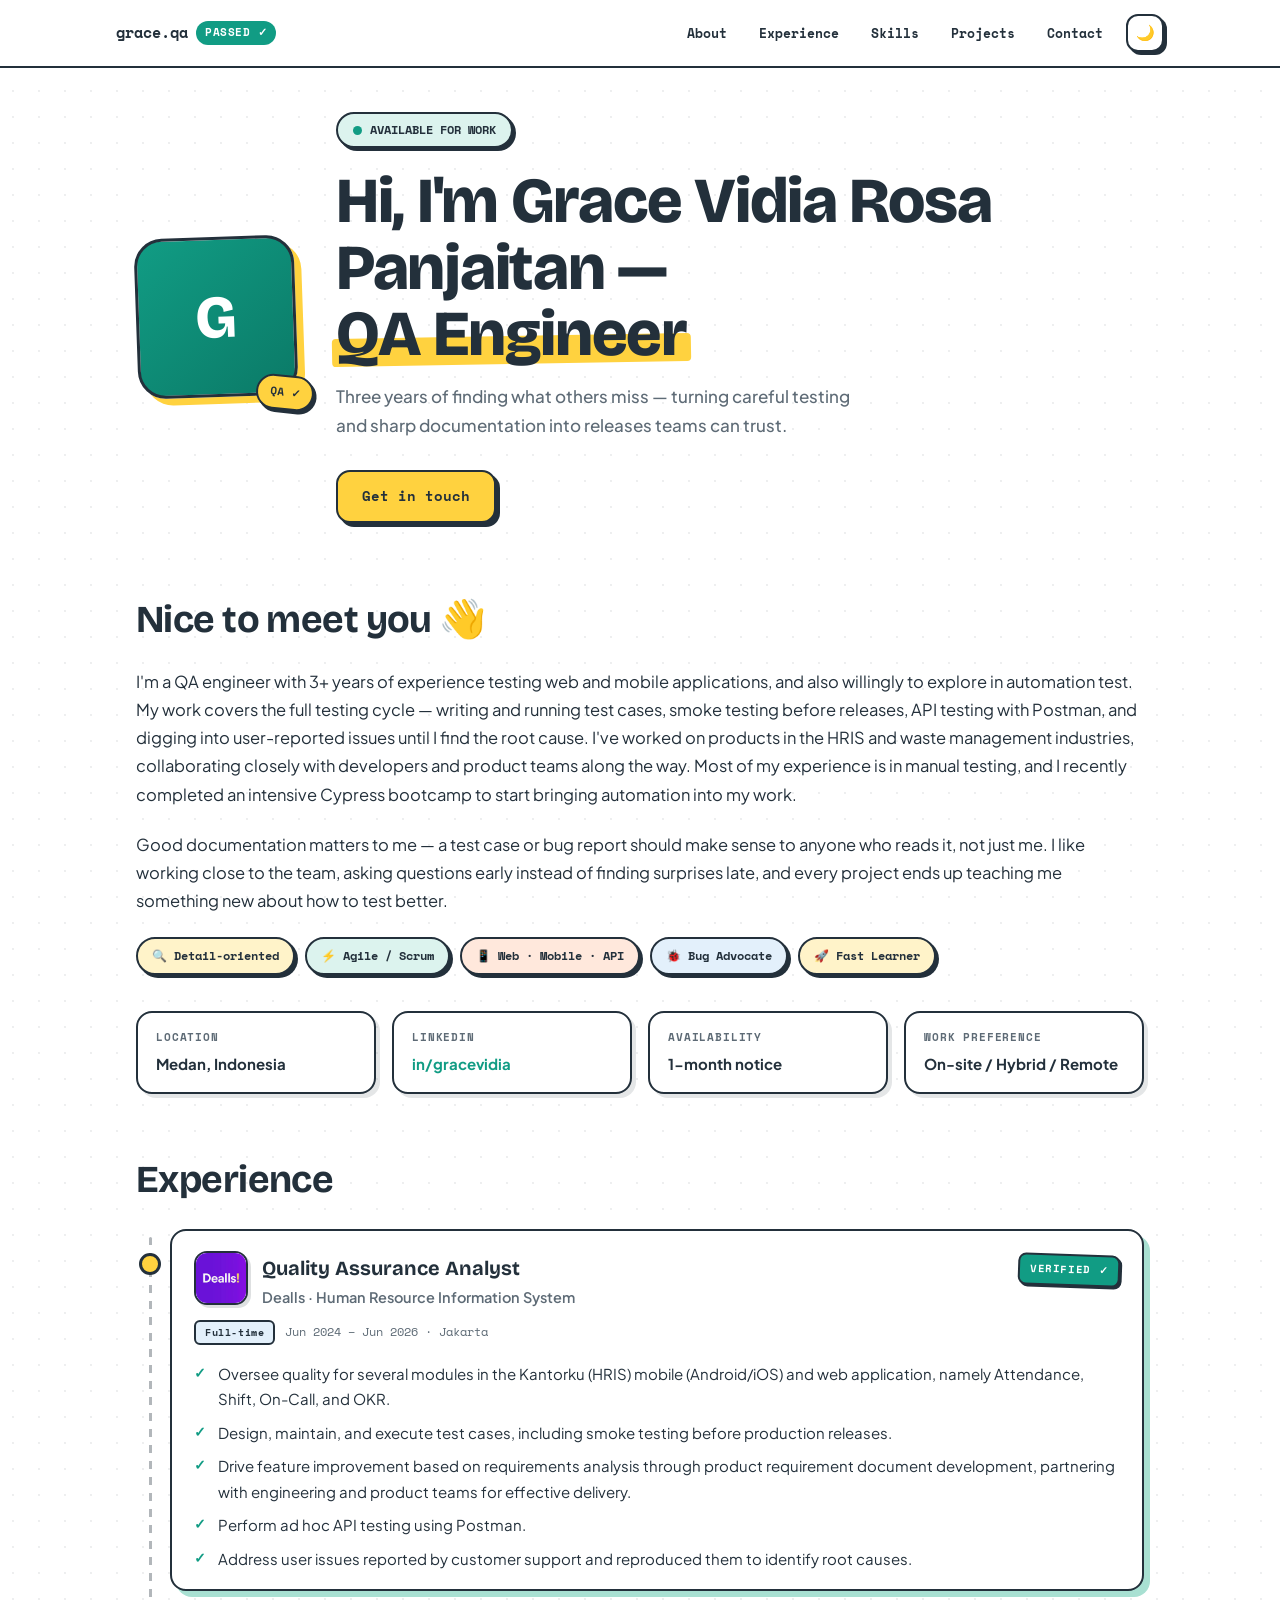
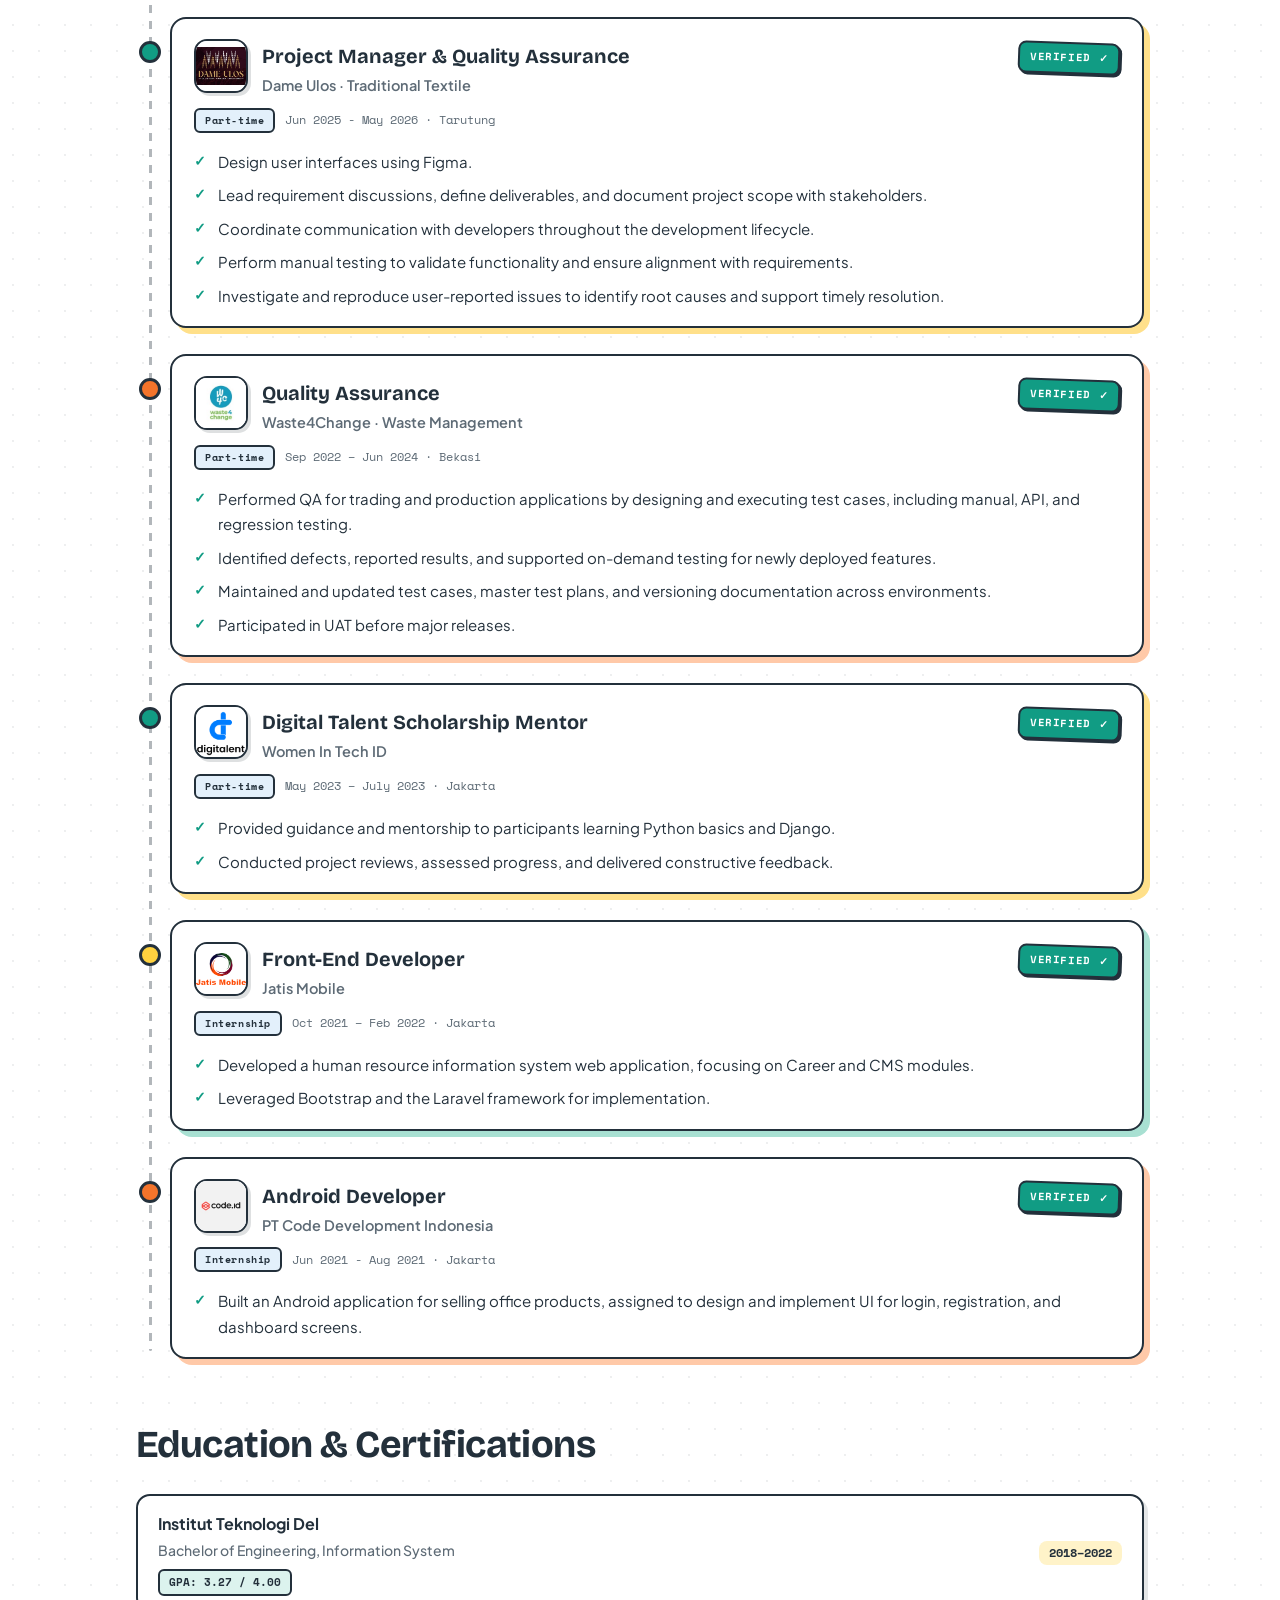
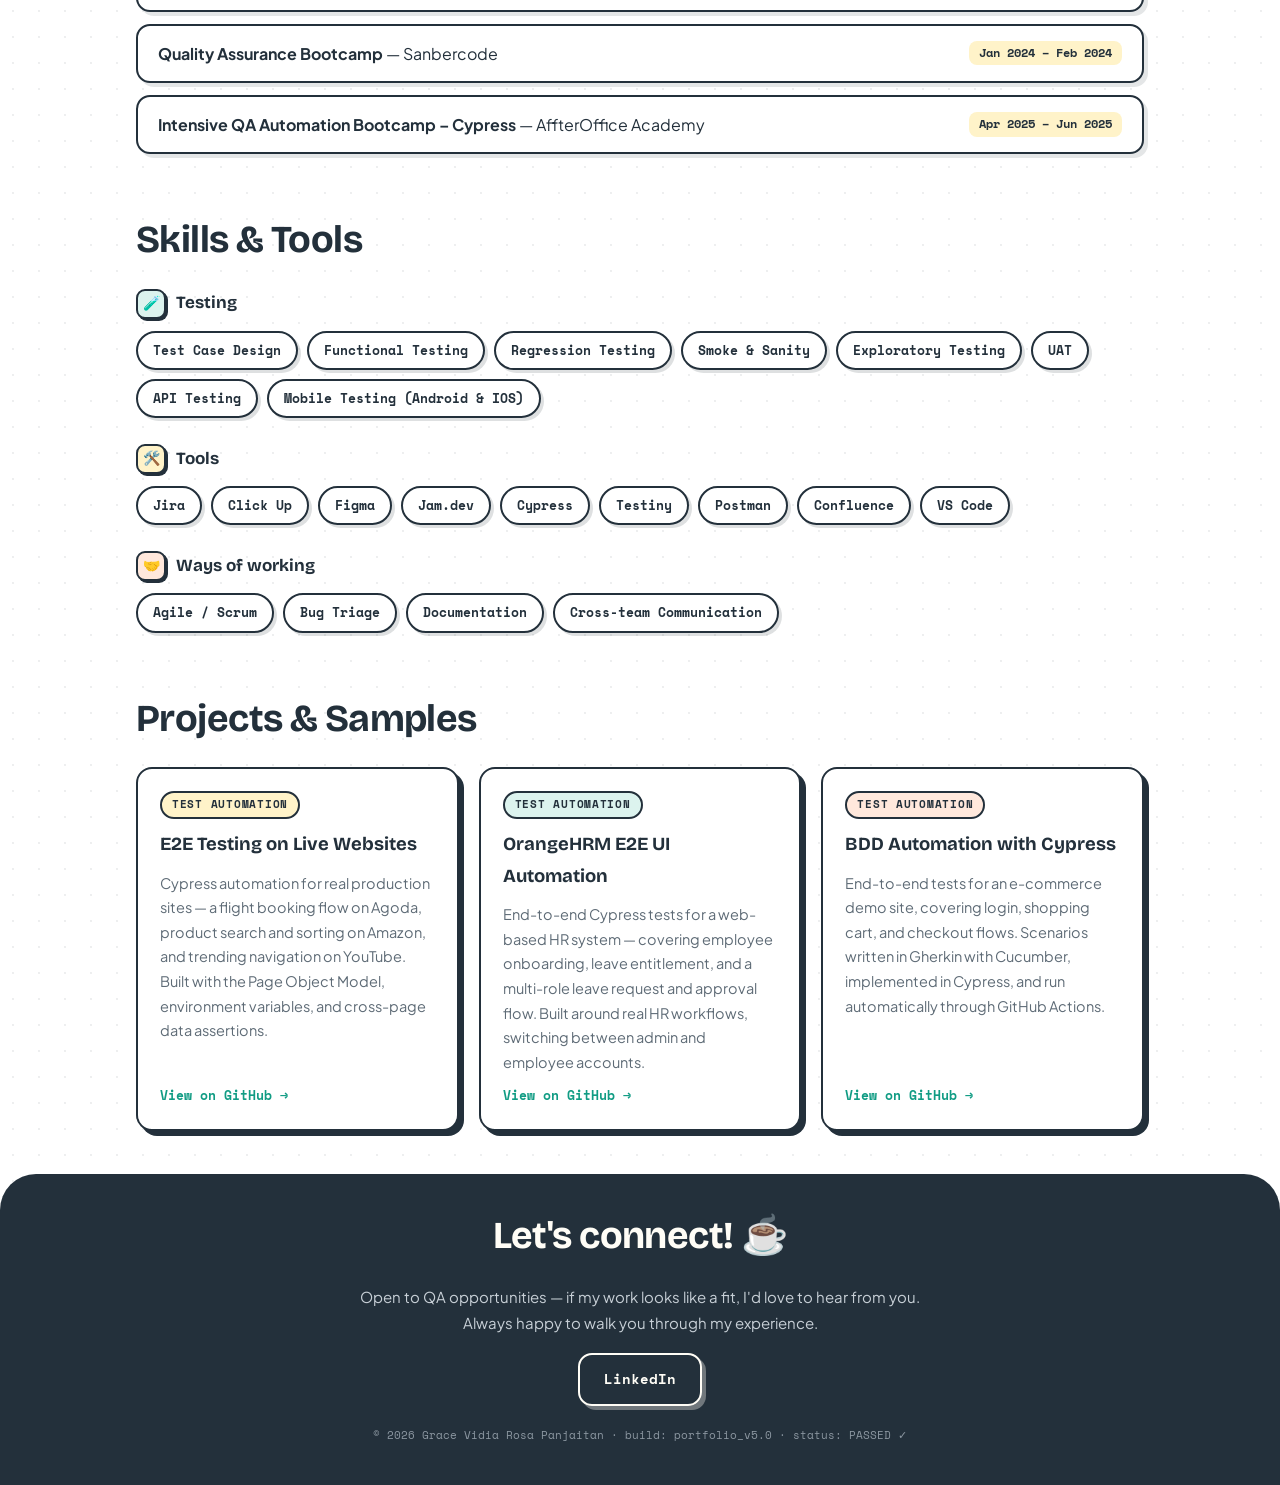
==== index.html @ a3803e09 "Update description" ====
<!DOCTYPE html>
<html lang="en" data-theme="light">

<head>
  <meta charset="UTF-8">
  <meta name="viewport" content="width=device-width, initial-scale=1.0">
  <title>Grace Vidia - QA</title>
  <link rel="preconnect" href="https://fonts.googleapis.com">
  <link rel="preconnect" href="https://fonts.gstatic.com" crossorigin>
  <link
    href="https://fonts.googleapis.com/css2?family=Bricolage+Grotesque:opsz,wght@12..96,600;12..96,700;12..96,800&family=Plus+Jakarta+Sans:wght@400;500;600;700&family=Space+Mono:wght@400;700&display=swap"
    rel="stylesheet">
  <link rel="icon" type="image/png" sizes="32x32" href="./img/favicon/favicon-32.png">
  <link rel="icon" type="image/png" sizes="16x16" href="./img/favicon/favicon-16.png">
  <link rel="apple-touch-icon" sizes="180x180" href="./img/favicon/apple-touch-icon.png">
  <link rel="stylesheet" href="styles.css">
</head>

<body>

  <div class="topbar">
    <div class="wrap topbar-inner">
      <a class="brand" href="#">grace.qa <span class="chip">PASSED ✓</span></a>
      <div class="top-right">
        <nav class="menu" aria-label="Main navigation">
          <a href="#about">About</a>
          <a href="#experience">Experience</a>
          <a href="#skills">Skills</a>
          <a href="#projects">Projects</a>
          <a href="#contact">Contact</a>
        </nav>
        <button id="themeBtn" aria-label="Toggle light/dark mode">🌙</button>
      </div>
    </div>
  </div>

  <!-- ============ HERO ============ -->
  <header class="hero">
    <div class="wrap hero-grid">
      <div class="avatar-wrap">
        <div class="avatar" aria-hidden="true">
          <!-- Replace the letter below with your initial, or use a photo:-->
          <!--  <img src="./img/profile.jpeg" alt="G">-->
          G
        </div>
        <span class="sticker">QA ✓</span>
      </div>
      <div>
        <span class="status-pill"><span class="dot"></span>AVAILABLE FOR WORK</span>
        <h1>Hi, I'm Grace Vidia Rosa Panjaitan —<br><span class="hl">QA Engineer</span></h1>
        <p class="lede">
          Three years of finding what others miss — turning careful testing and sharp documentation into releases teams
          can trust.
        </p>
        <div class="hero-cta">
          <a class="btn btn-sun" href="#contact">Get in touch</a>
        </div>
      </div>
    </div>
  </header>

  <!-- ============ ABOUT ============ -->
  <section id="about">
    <div class="wrap reveal">
      <h2>Nice to meet you 👋</h2>
      <p class="about-text">
        I'm a QA engineer with 3+ years of experience testing web and mobile applications, and also willingly to explore
        in automation test. My work covers the full testing cycle — writing and running test cases, smoke testing before
        releases, API testing with Postman, and digging into user-reported issues until I find the root cause. I've
        worked on products in the HRIS and waste management industries, collaborating closely with developers and
        product teams along the way. Most of my experience is in manual testing, and I recently completed an intensive
        Cypress bootcamp to start bringing automation into my work.
      </p>
      <p class="about-text">
        Good documentation matters to me — a test case or bug report should make
        sense to anyone who reads it, not just me. I like working close to the team,
        asking questions early instead of finding surprises late, and every project
        ends up teaching me something new about how to test better.
      </p>
      <ul class="tags">
        <li>🔍 Detail-oriented</li>
        <li>⚡ Agile / Scrum</li>
        <li>📱 Web · Mobile · API</li>
        <li>🐞 Bug Advocate</li>
        <li>🚀 Fast Learner</li>
      </ul>

      <div class="info-grid">
        <div class="info-card">
          <div class="k">Location</div>
          <div class="v">Medan, Indonesia</div>
        </div>
        <div class="info-card">
          <div class="k">LinkedIn</div>
          <div class="v"><a href="https://www.linkedin.com/in/gracevidia/">in/gracevidia</a></div>
        </div>
        <div class="info-card">
          <div class="k">Availability</div>
          <div class="v">1-month notice</div>
        </div>
        <div class="info-card">
          <div class="k">Work preference</div>
          <div class="v">On-site / Hybrid / Remote</div>
        </div>
      </div>
    </div>
  </section>

  <!-- ============ EXPERIENCE ============ -->
  <section id="experience">
    <div class="wrap reveal">
      <h2>Experience</h2>

      <!-- ============ Dealls ============ -->
      <div class="timeline">
        <article class="ticket">
          <div class="ticket-card">
            <div class="ticket-head">
              <div class="ticket-logo" aria-hidden="true">
                <img src="./img/company-logo/dealls-logo.jpeg" alt="Logo">
              </div>
              <div class="ticket-title">
                <h3>Quality Assurance Analyst</h3>
                <div class="org">Dealls · Human Resource Information System</div>
              </div>
              <span class="ticket-status">VERIFIED ✓</span>
            </div>
            <div class="ticket-period"><span class="emp-type">Full-time</span> Jun 2024 – Jun 2026 · Jakarta</div>
            <div class="ticket-body">
              <ul>
                <li>Oversee quality for several modules in the Kantorku (HRIS) mobile (Android/iOS) and web application,
                  namely Attendance, Shift, On-Call, and OKR.</li>
                <li>Design, maintain, and execute test cases, including smoke testing before production releases.
                </li>
                <li>Drive feature improvement based on requirements analysis through product requirement document
                  development, partnering with engineering and product teams for effective delivery.</li>
                <li>Perform ad hoc API testing using Postman.</li>
                <li>Address user issues reported by customer support and reproduced them to identify root causes.</li>
              </ul>
            </div>
            <!-- <div class="ticket-tools">
              <span>Jira</span><span>TestRail</span><span>Postman</span><span>SQL</span>
            </div> -->
          </div>
        </article>

        <!-- ============ DAME ULOS ============ -->
        <article class="ticket">
          <div class="ticket-card">
            <div class="ticket-head">
              <div class="ticket-logo" aria-hidden="true">
                <img src="./img/company-logo/dame-ulos-logo.png" alt="Logo">
              </div>
              <div class="ticket-title">
                <h3>Project Manager & Quality Assurance </h3>
                <div class="org">Dame Ulos · Traditional Textile</div>
              </div>
              <span class="ticket-status">VERIFIED ✓</span>
            </div>
            <div class="ticket-period"><span class="emp-type">Part-time</span> Jun 2025 - May 2026 · Tarutung</div>
            <div class="ticket-body">
              <ul>
                <li>Design user interfaces using Figma.</li>
                <li>Lead requirement discussions, define deliverables, and document project scope with stakeholders.
                </li>
                <li>Coordinate communication with developers throughout the development lifecycle.</li>
                <li>Perform manual testing to validate functionality and ensure alignment with requirements.</li>
                <li>Investigate and reproduce user-reported issues to identify root causes and support timely
                  resolution.</li>
              </ul>
            </div>
            <!-- <div class="ticket-tools">
              <span>Trello</span><span>Google Sheets</span><span>Postman</span>
            </div> -->
          </div>
        </article>

        <!-- ============ Waste4Change ============ -->
        <article class="ticket">
          <div class="ticket-card">
            <div class="ticket-head">
              <div class="ticket-logo" aria-hidden="true">
                <img src="./img/company-logo/W4C-logo.jpg" alt="Logo">
              </div>
              <div class="ticket-title">
                <h3>Quality Assurance </h3>
                <div class="org">Waste4Change · Waste Management</div>
              </div>
              <span class="ticket-status">VERIFIED ✓</span>
            </div>
            <div class="ticket-period"><span class="emp-type">Part-time</span> Sep 2022 – Jun 2024 · Bekasi</div>
            <div class="ticket-body">
              <ul>
                <li>Performed QA for trading and production applications by designing and executing test cases,
                  including
                  manual, API, and regression testing.</li>
                <li>Identified defects, reported results, and supported on-demand testing for newly deployed features.
                </li>
                <li>Maintained and updated test cases, master test plans, and versioning documentation across
                  environments.</li>
                <li>Participated in UAT before major releases.</li>
              </ul>
            </div>
            <!-- <div class="ticket-tools">
              <span>Trello</span><span>Google Sheets</span><span>Postman</span>
            </div> -->
          </div>
        </article>

        <!-- ============ DIGITALENT ============ -->
        <article class="ticket">
          <div class="ticket-card">
            <div class="ticket-head">
              <div class="ticket-logo" aria-hidden="true">
                <img src="./img/company-logo/digitalent-logo.png" alt="Logo">
              </div>
              <div class="ticket-title">
                <h3>Digital Talent Scholarship Mentor</h3>
                <div class="org">Women In Tech ID</div>
              </div>
              <span class="ticket-status">VERIFIED ✓</span>
            </div>
            <div class="ticket-period"><span class="emp-type">Part-time</span> May 2023 – July 2023 · Jakarta</div>
            <div class="ticket-body">
              <ul>
                <li>Provided guidance and mentorship to participants learning Python basics and Django.</li>
                <li>Conducted project reviews, assessed progress, and delivered constructive feedback.</li>
              </ul>
            </div>
            <!-- <div class="ticket-tools">
              <span>Trello</span><span>Google Sheets</span><span>Postman</span>
            </div> -->
          </div>
        </article>

        <!-- ============ JATIS MOBILE ============ -->
        <article class="ticket">
          <div class="ticket-card">
            <div class="ticket-head">
              <div class="ticket-logo" aria-hidden="true">
                <img src="./img/company-logo/jatis-mobile-logo.png" alt="Logo">
              </div>
              <div class="ticket-title">
                <h3>Front-End Developer</h3>
                <div class="org">Jatis Mobile </div>
              </div>
              <span class="ticket-status">VERIFIED ✓</span>
            </div>
            <div class="ticket-period"><span class="emp-type">Internship</span> Oct 2021 – Feb 2022 · Jakarta</div>
            <div class="ticket-body">
              <ul>
                <li>Developed a human resource information system web application, focusing on Career and CMS modules.
                </li>
                <li>Leveraged Bootstrap and the Laravel framework for implementation.</li>
              </ul>
            </div>
            <!-- <div class="ticket-tools">
              <span>Trello</span><span>Google Sheets</span><span>Postman</span>
            </div> -->
          </div>
        </article>

        <!-- ============ CODE ID ============ -->
        <article class="ticket">
          <div class="ticket-card">
            <div class="ticket-head">
              <div class="ticket-logo" aria-hidden="true">
                <img src="./img/company-logo/code.id-logo.jpeg" alt="Logo">
              </div>
              <div class="ticket-title">
                <h3>Android Developer</h3>
                <div class="org">PT Code Development Indonesia</div>
              </div>
              <span class="ticket-status">VERIFIED ✓</span>
            </div>
            <div class="ticket-period"><span class="emp-type">Internship</span> Jun 2021 - Aug 2021 · Jakarta</div>
            <div class="ticket-body">
              <ul>
                <li>Built an Android application for selling office products, assigned to design and implement UI for
                  login,
                  registration, and dashboard screens.
                </li>
              </ul>
            </div>
            <!-- <div class="ticket-tools">
              <span>Trello</span><span>Google Sheets</span><span>Postman</span>
            </div> -->
          </div>
        </article>
      </div>
    </div>
  </section>

  <!-- ============ EDUCATION & CERTIFICATIONS ============ -->
  <section id="education">
    <div class="wrap reveal">
      <h2>Education &amp; Certifications</h2>
      <ul class="plain-list">
        <li>
          <div class="edu-main">
            <strong>Institut Teknologi Del</strong>
            <div class="edu-sub">Bachelor of Engineering, Information System</div>
            <span class="edu-grade">GPA: 3.27 / 4.00</span>
          </div>
          <span class="meta">2018–2022</span>
        </li>
        <li><span><strong>Quality Assurance Bootcamp</strong> — Sanbercode </span><span class="meta">Jan 2024 – Feb
            2024</span></li>
        <li><span><strong>Intensive QA Automation Bootcamp – Cypress</strong> — AffterOffice Academy </span><span
            class="meta">Apr 2025 – Jun 2025</span></li>
      </ul>
    </div>
  </section>

  <!-- ============ SKILLS ============ -->
  <section id="skills">
    <div class="wrap reveal">
      <h2>Skills &amp; Tools</h2>

      <div class="skill-group">
        <p class="g"><span class="ico">🧪</span>Testing</p>
        <ul class="skill-list">
          <li>Test Case Design</li>
          <li>Functional Testing</li>
          <li>Regression Testing</li>
          <li>Smoke &amp; Sanity</li>
          <li>Exploratory Testing</li>
          <li>UAT</li>
          <li>API Testing</li>
          <li>Mobile Testing (Android & IOS)</li>
        </ul>
      </div>
      <div class="skill-group">
        <p class="g"><span class="ico">🛠️</span>Tools</p>
        <ul class="skill-list">
          <li>Jira</li>
          <li>Click Up</li>
          <li>Figma</li>
          <li>Jam.dev</li>
          <li>Cypress</li>
          <li>Testiny</li>
          <li>Postman</li>
          <li>Confluence</li>
          <li>VS Code</li>
        </ul>
      </div>
      <div class="skill-group">
        <p class="g"><span class="ico">🤝</span>Ways of working</p>
        <ul class="skill-list">
          <li>Agile / Scrum</li>
          <li>Bug Triage</li>
          <li>Documentation</li>
          <li>Cross-team Communication</li>
        </ul>
      </div>
    </div>
  </section>

  <!-- ============ PROJECTS ============ -->
  <section id="projects">
    <div class="wrap reveal">
      <h2>Projects &amp; Samples</h2>
      <div class="proj-grid">
        <article class="proj">
          <span class="ptype">TEST AUTOMATION</span>
          <h3>E2E Testing on Live Websites</h3>
          <p>Cypress automation for real production sites — a flight booking flow on
            Agoda, product search and sorting on Amazon, and trending navigation on
            YouTube. Built with the Page Object Model, environment variables, and
            cross-page data assertions.</p>
          <a href="https://github.com/gracepanjaitan/Final-Project" target="_blank" rel="noopener">View on GitHub →</a>
        </article>
        <article class="proj">
          <span class="ptype">TEST AUTOMATION</span>
          <h3>OrangeHRM E2E UI Automation</h3>
          <p>End-to-end Cypress tests for a web-based HR system — covering employee
            onboarding, leave entitlement, and a multi-role leave request and approval
            flow. Built around real HR workflows, switching between admin and employee accounts.</p>
          <a href="https://github.com/gracepanjaitan/UI-Testing-Cypress" target="_blank" rel="noopener">View on GitHub
            →</a>
        </article>
        <article class="proj">
          <span class="ptype">TEST AUTOMATION</span>
          <h3>BDD Automation with Cypress</h3>
          <p>End-to-end tests for an e-commerce demo site, covering login, shopping
            cart, and checkout flows. Scenarios written in Gherkin with Cucumber,
            implemented in Cypress, and run automatically through GitHub Actions.</p>
          <a href="https://github.com/gracepanjaitan/BDD-Cypress-Project" target="_blank" rel="noopener">View on GitHub
            →</a>
        </article>
      </div>
    </div>
  </section>

  <!-- ============ CONTACT ============ -->
  <footer id="contact">
    <div class="wrap reveal">
      <h2>Let's connect! ☕</h2>
      <p>Open to QA opportunities — if my work looks like a fit, I'd love to hear from you.<br>Always happy to walk you
        through my experience.</p>
      <div class="contact-row">
        <a class="btn" href="https://www.linkedin.com/in/gracevidia/">LinkedIn</a>
      </div>
      <p class="foot-note">© 2026 Grace Vidia Rosa Panjaitan · build: portfolio_v5.0 · status: PASSED ✓</p>
    </div>
  </footer>

  <script>
    // night mode toggle (defaults to light; does not auto-follow system preference)
    const btn = document.getElementById('themeBtn');
    const root = document.documentElement;
    btn.addEventListener('click', () => {
      const next = root.getAttribute('data-theme') === 'dark' ? 'light' : 'dark';
      root.setAttribute('data-theme', next);
      btn.textContent = next === 'dark' ? '☀️' : '🌙';
    });

    // scroll reveal
    const io = new IntersectionObserver(entries => {
      entries.forEach(e => { if (e.isIntersecting) { e.target.classList.add('in'); io.unobserve(e.target); } });
    }, { threshold: 0.1 });
    document.querySelectorAll('.reveal').forEach(el => io.observe(el));
  </script>
</body>

</html>
---- styles.css ----
:root {
  --bg: #FFFFFF;
  /* brilliant white */
  --ink: #23303B;
  --soft: #5E6B76;
  --card: #FFFFFF;
  --tangerine: #F4742B;
  --tangerine-soft: #FFE8DC;
  --teal: #119C84;
  --teal-soft: #DCF3EE;
  --sun: #FFD23F;
  --sun-soft: #FFF3C9;
  --sky-soft: #E3F0FB;
  --dot: rgba(35, 48, 59, .08);
  --topbar: rgba(255, 255, 255, .9);
  --footer-bg: #23303B;
  --radius: 16px;
}

[data-theme="dark"] {
  --bg: #22262E;
  /* charcoal lembut, tidak pekat */
  --ink: #D5DCE4;
  /* teks abu terang, tidak menyilaukan */
  --soft: #9AA5B1;
  --card: #2B313B;
  --tangerine: #F08B52;
  --tangerine-soft: #3B302C;
  --teal: #3BAE97;
  --teal-soft: #2A3834;
  --sun: #E9C254;
  --sun-soft: #383426;
  --sky-soft: #2A323E;
  --dot: rgba(213, 220, 228, .04);
  --topbar: rgba(34, 38, 46, .92);
  --footer-bg: #1B1F26;
}

* {
  margin: 0;
  padding: 0;
  box-sizing: border-box
}

html {
  scroll-behavior: smooth
}

body {
  background: var(--bg);
  color: var(--ink);
  font-family: 'Plus Jakarta Sans', sans-serif;
  font-size: 16px;
  line-height: 1.7;
  background-image: radial-gradient(var(--dot) 1px, transparent 1px);
  background-size: 26px 26px;
  transition: background .3s, color .3s;
}

.wrap {
  max-width: 1080px;
  margin: 0 auto;
  padding: 0 36px
}

::selection {
  background: var(--sun);
  color: #23303B
}

a:focus-visible,
button:focus-visible {
  outline: 3px solid var(--tangerine);
  outline-offset: 3px;
  border-radius: 6px
}

/* ---------- topbar ---------- */
.topbar {
  position: sticky;
  top: 0;
  z-index: 50;
  background: var(--topbar);
  backdrop-filter: blur(10px);
  border-bottom: 2px solid var(--ink);
}

.topbar-inner {
  display: flex;
  align-items: center;
  justify-content: space-between;
  padding: 14px 16px
}

.brand {
  font-family: 'Space Mono', monospace;
  font-size: 14.5px;
  font-weight: 700;
  color: var(--ink);
  text-decoration: none;
  display: inline-flex;
  align-items: center;
  gap: 8px;
}

.brand .chip {
  background: var(--teal);
  color: #fff;
  font-size: 10.5px;
  padding: 3px 9px;
  border-radius: 99px;
  letter-spacing: .05em;
}

.top-right {
  display: flex;
  align-items: center;
  gap: 10px
}

nav.menu {
  display: flex;
  gap: 6px
}

nav.menu a {
  font-family: 'Space Mono', monospace;
  font-size: 13px;
  font-weight:700;
  color: var(--ink);
  text-decoration: none;
  padding: 7px 13px;
  border-radius: 99px;
  transition: background .15s;
}

nav.menu a:hover {
  background: var(--sun-soft)
}

#themeBtn {
  background: var(--card);
  border: 2px solid var(--ink);
  width: 38px;
  height: 38px;
  border-radius: 12px;
  cursor: pointer;
  font-size: 15px;
  display: grid;
  place-items: center;
  color: var(--ink);
  box-shadow: 3px 3px 0 var(--ink);
  transition: transform .12s, box-shadow .12s;
}

#themeBtn:hover {
  transform: translate(1px, 1px);
  box-shadow: 2px 2px 0 var(--ink)
}

/* ---------- hero ---------- */
.hero {
  position: relative;
  padding: 44px 0 38px;
  overflow: hidden
}

.hero-grid {
  position: relative;
  display: grid;
  grid-template-columns: auto 1fr;
  gap: 40px;
  align-items: center
}

.avatar-wrap {
  position: relative;
  width: 160px;
  flex-shrink: 0
}

.avatar {
  width: 160px;
  height: 160px;
  border-radius: 28px;
  background: linear-gradient(140deg, var(--teal), #0B7A67);
  border: 3px solid var(--ink);
  box-shadow: 7px 7px 0 var(--sun);
  display: grid;
  place-items: center;
  overflow: hidden;
  font-family: 'Bricolage Grotesque', sans-serif;
  font-size: 60px;
  font-weight: 800;
  color: #fff;
  transform: rotate(-2deg);
}

.avatar img {
  width: 100%;
  height: 100%;
  object-fit: cover
}

.sticker {
  position: absolute;
  bottom: -12px;
  right: -18px;
  background: var(--sun);
  color: #23303B;
  border: 2.5px solid var(--ink);
  border-radius: 99px;
  font-family: 'Space Mono', monospace;
  font-size: 11px;
  font-weight: 700;
  padding: 6px 12px;
  transform: rotate(6deg);
  box-shadow: 3px 3px 0 var(--ink);
}

.status-pill {
  display: inline-flex;
  align-items: center;
  gap: 8px;
  font-family: 'Space Mono', monospace;
  font-size: 12px;
  font-weight: 700;
  color: var(--ink);
  background: var(--teal-soft);
  border: 2px solid var(--ink);
  padding: 6px 15px;
  border-radius: 99px;
  margin-bottom: 20px;
  box-shadow: 3px 3px 0 var(--ink);
}

.status-pill .dot {
  width: 9px;
  height: 9px;
  border-radius: 50%;
  background: var(--teal);
  animation: pulse 2s infinite
}

@keyframes pulse {

  0%,
  100% {
    opacity: 1
  }

  50% {
    opacity: .3
  }
}

h1 {
  font-family: 'Bricolage Grotesque', sans-serif;
  font-weight: 800;
  font-size: clamp(40px, 7vw, 64px);
  line-height: 1.04;
  letter-spacing: -.02em;
  margin-bottom: 14px;
}

.hl {
  position: relative;
  display: inline-block;
  white-space: nowrap
}

.hl::before {
  content: "";
  position: absolute;
  left: -4px;
  right: -4px;
  bottom: 6%;
  height: 42%;
  background: var(--sun);
  z-index: -1;
  border-radius: 4px;
  transform: rotate(-1deg);
}

[data-theme="dark"] .hl {
  color: #23303B
}

[data-theme="dark"] .hl::before {
  height: 88%;
  bottom: 4%
}

.hero p.lede {
  max-width: 520px;
  color: var(--soft);
  font-size: 17px;
  font-weight: 500
}

.hero-cta {
  display: flex;
  gap: 14px;
  flex-wrap: wrap;
  margin-top: 30px
}

.btn {
  display: inline-flex;
  align-items: center;
  gap: 8px;
  font-family: 'Space Mono', monospace;
  font-size: 13.5px;
  font-weight: 700;
  text-decoration: none;
  padding: 13px 24px;
  border-radius: 14px;
  border: 2.5px solid var(--ink);
  color: var(--ink);
  box-shadow: 4px 4px 0 var(--ink);
  transition: transform .12s, box-shadow .12s;
  background: var(--card);
}

.btn:hover {
  transform: translate(2px, 2px);
  box-shadow: 2px 2px 0 var(--ink)
}

.btn:active {
  transform: translate(4px, 4px);
  box-shadow: 0 0 0 var(--ink)
}

.btn-primary {
  background: var(--tangerine);
  color: #fff
}

.btn-sun {
  background: var(--sun);
  color: #23303B
}

/* ---------- sections ---------- */
section {
  padding: 27px 0
}

.eyebrow {
  display: inline-block;
  font-family: 'Space Mono', monospace;
  font-size: 11.5px;
  font-weight: 700;
  letter-spacing: .08em;
  color: var(--ink);
  background: var(--tangerine-soft);
  border: 2px solid var(--ink);
  padding: 4px 12px;
  border-radius: 99px;
  margin-bottom: 10px;
  box-shadow: 2.5px 2.5px 0 var(--ink);
}

.eyebrow.t {
  background: var(--teal-soft)
}

.eyebrow.s {
  background: var(--sun-soft)
}

.eyebrow.b {
  background: var(--sky-soft)
}

h2 {
  font-family: 'Bricolage Grotesque', sans-serif;
  font-weight: 700;
  font-size: clamp(28px, 4.5vw, 38px);
  letter-spacing: -.015em;
  margin-bottom: 16px;
}

.reveal {
  opacity: 0;
  transform: translateY(20px);
  transition: opacity .55s ease, transform .55s ease
}

.reveal.in {
  opacity: 1;
  transform: none
}

/* about */
.about-text {
  max-width: none;
  font-size: 16.5px;
  margin-bottom: 22px
}

.tags {
  display: flex;
  flex-wrap: wrap;
  gap: 10px;
  list-style: none;
  margin-bottom: 36px
}

.tags li {
  font-family: 'Space Mono', monospace;
  font-size: 12px;
  font-weight: 700;
  border: 2px solid var(--ink);
  padding: 7px 14px;
  border-radius: 99px;
  box-shadow: 3px 3px 0 var(--ink);
  transition: transform .12s, box-shadow .12s;
}

.tags li:hover {
  transform: translate(2px, 2px);
  box-shadow: 1px 1px 0 var(--ink)
}

.tags li:nth-child(4n+1) {
  background: var(--sun-soft)
}

.tags li:nth-child(4n+2) {
  background: var(--teal-soft)
}

.tags li:nth-child(4n+3) {
  background: var(--tangerine-soft)
}

.tags li:nth-child(4n+4) {
  background: var(--sky-soft)
}

.info-grid {
  display: grid;
  grid-template-columns: repeat(auto-fit, minmax(230px, 1fr));
  gap: 16px
}

.info-card {
  background: var(--card);
  border: 2.5px solid var(--ink);
  border-radius: var(--radius);
  padding: 16px 18px;
  box-shadow: 4px 4px 0 rgba(35, 48, 59, .12);
}

.info-card .k {
  font-family: 'Space Mono', monospace;
  font-size: 10.5px;
  font-weight: 700;
  color: var(--soft);
  letter-spacing: .08em;
  text-transform: uppercase;
  margin-bottom: 4px;
}

.info-card .v {
  font-weight: 700;
  font-size: 15px;
  word-break: break-word
}

.info-card .v a {
  color: var(--teal);
  text-decoration: none
}

.info-card .v a:hover {
  text-decoration: underline
}

/* experience: timeline + sticker cards */
.timeline {
  position: relative;
  padding-left: 34px
}

.timeline::before {
  content: "";
  position: absolute;
  left: 12.5px;
  top: 8px;
  bottom: 8px;
  width: 3px;
  background: repeating-linear-gradient(var(--ink) 0 8px, transparent 8px 16px);
  border-radius: 3px;
  opacity: .35;
}

.ticket {
  position: relative;
  margin-bottom: 26px
}

.ticket:last-child {
  margin-bottom: 0
}

.ticket::before {
  content: "";
  position: absolute;
  left: -31px;
  top: 24px;
  width: 16px;
  height: 16px;
  border-radius: 50%;
  background: var(--sun);
  border: 3px solid var(--ink);
}

.ticket:nth-child(2n)::before {
  background: var(--teal)
}

.ticket:nth-child(3n)::before {
  background: var(--tangerine)
}

.ticket-card {
  background: var(--card);
  border: 2.5px solid var(--ink);
  border-radius: var(--radius);
  overflow: hidden;
  box-shadow: 6px 6px 0 #A8E0D2;
  transition: transform .15s, box-shadow .15s;
}

.ticket:nth-child(2n) .ticket-card {
  box-shadow: 6px 6px 0 #FFE08A
}

.ticket:nth-child(3n) .ticket-card {
  box-shadow: 6px 6px 0 #FFC9A8
}

.ticket-logo {
  width: 54px;
  height: 54px;
  flex-shrink: 0;
  border: 2.5px solid var(--ink);
  border-radius: 13px;
  background: var(--sky-soft);
  overflow: hidden;
  display: grid;
  place-items: center;
  font-family: 'Bricolage Grotesque', sans-serif;
  font-weight: 800;
  font-size: 22px;
  box-shadow: 3px 3px 0 rgba(35, 48, 59, .15);
}

.ticket-logo img {
  width: 100%;
  height: 100%;
  object-fit: contain;
  background: #fff
}

.ticket-head {
  display: flex;
  align-items: flex-start;
  gap: 14px;
  flex-wrap: wrap;
  padding: 20px 22px 10px;
}

.ticket-title {
  flex: 1;
  min-width: 200px
}

.ticket-title h3 {
  font-family: 'Bricolage Grotesque', sans-serif;
  font-weight: 700;
  font-size: 20px
}

.ticket-title .org {
  color: var(--soft);
  font-size: 14.5px;
  font-weight: 600
}

.ticket-status {
  font-family: 'Space Mono', monospace;
  font-size: 10.5px;
  font-weight: 700;
  letter-spacing: .06em;
  color: #fff;
  background: var(--teal);
  border: 2px solid var(--ink);
  border-radius: 8px;
  padding: 5px 10px;
  margin-top: 3px;
  white-space: nowrap;
  transform: rotate(2deg);
  box-shadow: 2px 2px 0 var(--ink);
}

.ticket-period {
  font-family: 'Space Mono', monospace;
  font-size: 12px;
  color: var(--soft);
  padding: 0 22px 4px;
  display: flex;
  align-items: center;
  gap: 10px;
  flex-wrap: wrap;
}

.emp-type {
  font-family: 'Space Mono', monospace;
  font-size: 10px;
  font-weight: 700;
  letter-spacing: .06em;
  color: var(--ink);
  border: 2px solid var(--ink);
  border-radius: 6px;
  padding: 2px 9px;
  background: var(--sky-soft);
}

.ticket-body {
  padding: 8px 22px 14px
}

.ticket-body ul {
  list-style: none
}

.ticket-body ul li {
  position: relative;
  padding: 4px 0 4px 24px;
  font-size: 15px
}

.ticket-body ul li::before {
  content: "✓";
  position: absolute;
  left: 0;
  top: 4px;
  color: var(--teal);
  font-weight: 800;
  font-size: 14px;
}

.ticket-tools {
  display: flex;
  flex-wrap: wrap;
  gap: 7px;
  padding: 0 22px 20px
}

.ticket-tools span {
  font-family: 'Space Mono', monospace;
  font-size: 11px;
  font-weight: 700;
  background: var(--bg);
  border: 2px solid var(--ink);
  border-radius: 7px;
  padding: 3px 9px;
}

/* education & certifications */
.plain-list {
  list-style: none
}

.plain-list li {
  background: var(--card);
  border: 2.5px solid var(--ink);
  border-radius: 14px;
  padding: 14px 20px;
  margin-bottom: 12px;
  display: flex;
  justify-content: space-between;
  gap: 16px;
  flex-wrap: wrap;
  box-shadow: 4px 4px 0 rgba(35, 48, 59, .12);
}

.plain-list li:last-child {
  margin-bottom: 0
}

.edu-main {
  flex: 1;
  min-width: 240px
}

.edu-sub {
  font-size: 14px;
  color: var(--soft);
  font-weight: 500;
  margin-top: 2px
}

.edu-grade {
  display: inline-block;
  margin-top: 6px;
  font-family: 'Space Mono', monospace;
  font-size: 11px;
  font-weight: 700;
  color: var(--ink);
  background: var(--teal-soft);
  border: 2px solid var(--ink);
  border-radius: 6px;
  padding: 2px 9px;
}

.plain-list .meta {
  font-family: 'Space Mono', monospace;
  font-size: 12px;
  font-weight: 700;
  color: var(--ink);
  background: var(--sun-soft);
  border-radius: 8px;
  padding: 2px 10px;
  align-self: center;
}

/* skills */
.skill-group {
  margin-bottom: 26px
}

.skill-group:last-child {
  margin-bottom: 0
}

.skill-group .g {
  font-family: 'Bricolage Grotesque', sans-serif;
  font-size: 17px;
  font-weight: 700;
  margin-bottom: 12px;
  display: flex;
  align-items: center;
  gap: 10px;
}

.skill-group .g .ico {
  width: 30px;
  height: 30px;
  border-radius: 9px;
  border: 2px solid var(--ink);
  display: grid;
  place-items: center;
  font-size: 14px;
  box-shadow: 2px 2px 0 var(--ink);
}

.skill-group:nth-child(2) .g .ico {
  background: var(--teal-soft)
}

.skill-group:nth-child(3) .g .ico {
  background: var(--sun-soft)
}

.skill-group:nth-child(4) .g .ico {
  background: var(--tangerine-soft)
}

.skill-list {
  display: flex;
  flex-wrap: wrap;
  gap: 9px;
  list-style: none
}

.skill-list li {
  font-family: 'Space Mono', monospace;
  font-size: 12.5px;
  font-weight: 700;
  background: var(--card);
  border: 2px solid var(--ink);
  padding: 7px 15px;
  border-radius: 99px;
  box-shadow: 3px 3px 0 rgba(35, 48, 59, .15);
  transition: transform .12s, box-shadow .12s, background .12s;
}

.skill-list li:hover {
  transform: translate(1px, 1px);
  box-shadow: 1px 1px 0 rgba(35, 48, 59, .2);
  background: var(--sun-soft)
}

/* projects */
.proj-grid {
  display: grid;
  grid-template-columns: repeat(auto-fit, minmax(250px, 1fr));
  gap: 20px
}

.proj {
  background: var(--card);
  border: 2.5px solid var(--ink);
  border-radius: var(--radius);
  padding: 22px;
  display: flex;
  flex-direction: column;
  gap: 10px;
  box-shadow: 5px 5px 0 var(--ink);
  transition: transform .15s, box-shadow .15s;
}

.proj:hover {
  transform: translate(-2px, -2px);
  box-shadow: 8px 8px 0 var(--ink)
}

.proj .ptype {
  align-self: flex-start;
  font-family: 'Space Mono', monospace;
  font-size: 10.5px;
  font-weight: 700;
  letter-spacing: .07em;
  border: 2px solid var(--ink);
  border-radius: 99px;
  padding: 3px 10px;
}

.proj:nth-child(1) .ptype {
  background: var(--sun-soft)
}

.proj:nth-child(2) .ptype {
  background: var(--teal-soft)
}

.proj:nth-child(3) .ptype {
  background: var(--tangerine-soft)
}

.proj h3 {
  font-family: 'Bricolage Grotesque', sans-serif;
  font-weight: 700;
  font-size: 18.5px
}

.proj p {
  font-size: 14.5px;
  color: var(--soft)
}

.proj a {
  margin-top: auto;
  font-family: 'Space Mono', monospace;
  font-size: 13px;
  font-weight: 700;
  color: var(--teal);
  text-decoration: none;
}

.proj a:hover {
  text-decoration: underline
}

/* footer */
footer {
  margin-top: 16px;
  padding: 30px 0 22px;
  text-align: center;
  background: var(--footer-bg);
  color: #FFFDF6;
  border-radius: 36px 36px 0 0;
}

footer .eyebrow {
  background: var(--sun);
  color: #23303B;
  box-shadow: 2.5px 2.5px 0 #000;
  border-color: #23303B
}

footer h2 {
  color: #FFFDF6
}

footer p {
  color: #C7CFD6;
  max-width: 820px;
  margin: 0 auto 18px;
  font-size: 15px
}

footer .btn {
  border-color: #FFFDF6;
  color: #FFFDF6;
  background: transparent;
  box-shadow: 4px 4px 0 rgba(255, 253, 246, .35)
}

footer .btn:hover {
  box-shadow: 2px 2px 0 rgba(255, 253, 246, .35)
}

footer .btn-sun {
  background: var(--sun);
  color: #23303B;
  border-color: var(--sun)
}

.contact-row {
  display: flex;
  gap: 14px;
  justify-content: center;
  flex-wrap: wrap
}

.foot-note {
  margin-top: 20px;
  font-family: 'Space Mono', monospace;
  font-size: 11px;
  color: #8C97A1
}

@media (max-width:640px) {
  nav.menu {
    display: none
  }

  .hero {
    padding: 34px 0 30px
  }

  .hero-grid {
    grid-template-columns: 1fr;
    gap: 18px;
    justify-items: center;
    text-align: center
  }

  .avatar-wrap {
    width: 104px
  }

  .avatar {
    width: 104px;
    height: 104px;
    font-size: 38px;
    border-radius: 24px;
    box-shadow: 6px 6px 0 var(--sun)
  }

  .sticker {
    font-size: 9.5px;
    padding: 4px 9px;
    bottom: -9px;
    right: -12px;
    box-shadow: 2px 2px 0 var(--ink)
  }

  .status-pill {
    font-size: 10px;
    padding: 4px 11px;
    margin-bottom: 12px;
    box-shadow: 2px 2px 0 var(--ink)
  }

  h1 {
    font-size: 26px;
    line-height: 1.18;
    margin-bottom: 8px
  }

  .hero p.lede {
    font-size: 13px;
    max-width: 320px;
    margin: 0 auto
  }

  .hero-cta {
    margin-top: 16px;
    justify-content: center
  }

  .info-grid {
    grid-template-columns: 1fr 1fr;
    gap: 10px
  }

  .info-card {
    padding: 12px 13px
  }

  .info-card .k {
    font-size: 9.5px
  }

  .info-card .v {
    font-size: 13px
  }

  section {
    padding: 24px 0
  }

  .timeline {
    padding-left: 28px
  }

  .ticket::before {
    left: -25.5px
  }

  .ticket-head {
    padding: 14px 16px 8px;
    gap: 10px
  }

  .ticket-logo {
    width: 42px;
    height: 42px;
    font-size: 17px;
    border-radius: 10px
  }

  .ticket-title h3 {
    font-size: 16.5px
  }

  .ticket-title .org {
    font-size: 13px
  }

  .ticket-status {
    font-size: 9px;
    padding: 3px 7px
  }

  .ticket-period {
    padding: 0 16px 4px;
    font-size: 11px
  }

  .emp-type {
    font-size: 9px;
    padding: 2px 7px
  }

  .ticket-body {
    padding: 6px 16px 10px
  }

  .ticket-body ul li {
    font-size: 13.5px;
    padding: 3px 0 3px 20px
  }

  .ticket-tools {
    padding: 0 16px 14px;
    gap: 5px
  }

  .ticket-tools span {
    font-size: 10px;
    padding: 2px 7px
  }
}

@media (prefers-reduced-motion:reduce) {

  *,
  *::before,
  *::after {
    animation: none !important;
    transition: none !important
  }

  .reveal {
    opacity: 1;
    transform: none
  }
}

/* dark mode: bayangan lembut agar tidak menyilaukan */
[data-theme="dark"] .ticket-card,
[data-theme="dark"] .ticket:nth-child(2n) .ticket-card,
[data-theme="dark"] .ticket:nth-child(3n) .ticket-card {
  box-shadow: 6px 6px 0 rgba(0, 0, 0, .35)
}

[data-theme="dark"] .proj {
  box-shadow: 5px 5px 0 rgba(0, 0, 0, .35)
}

[data-theme="dark"] .proj:hover {
  box-shadow: 8px 8px 0 rgba(0, 0, 0, .5)
}

[data-theme="dark"] .info-card,
[data-theme="dark"] .plain-list li {
  box-shadow: 4px 4px 0 rgba(0, 0, 0, .3)
}
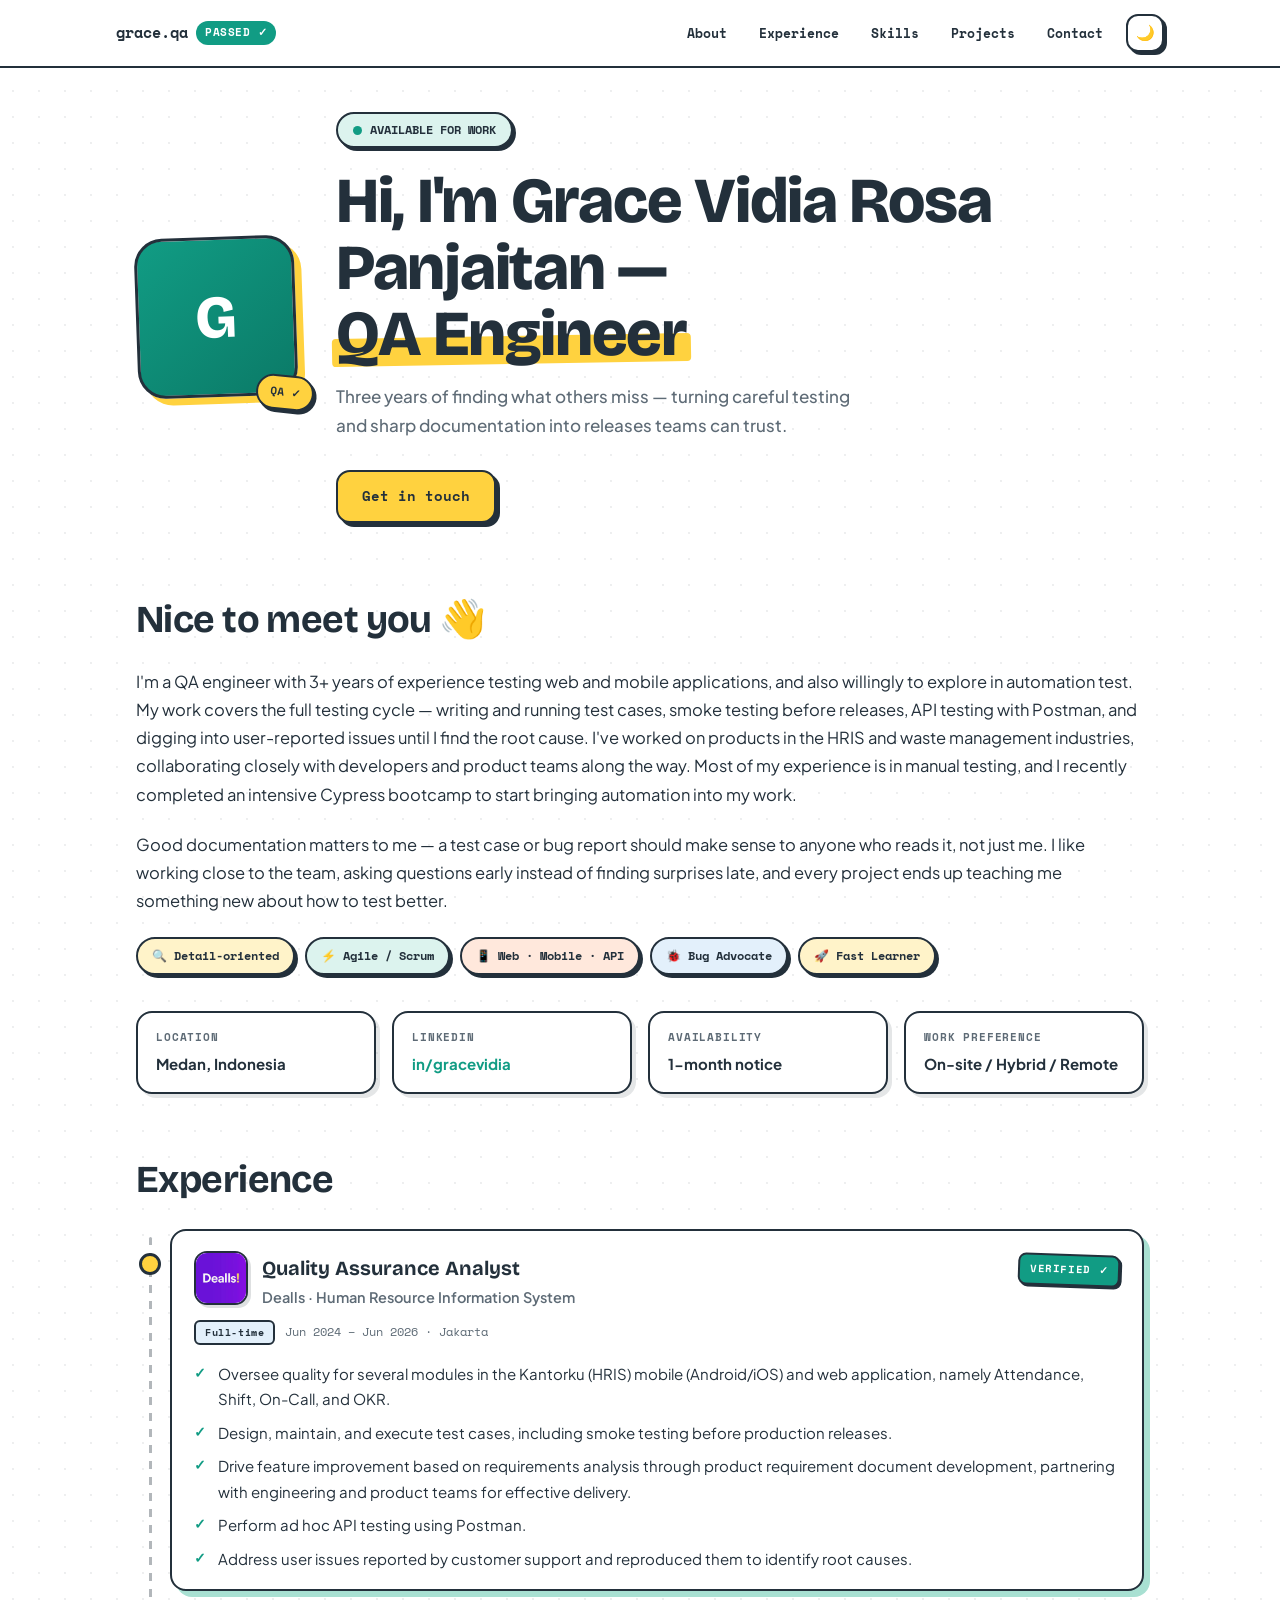
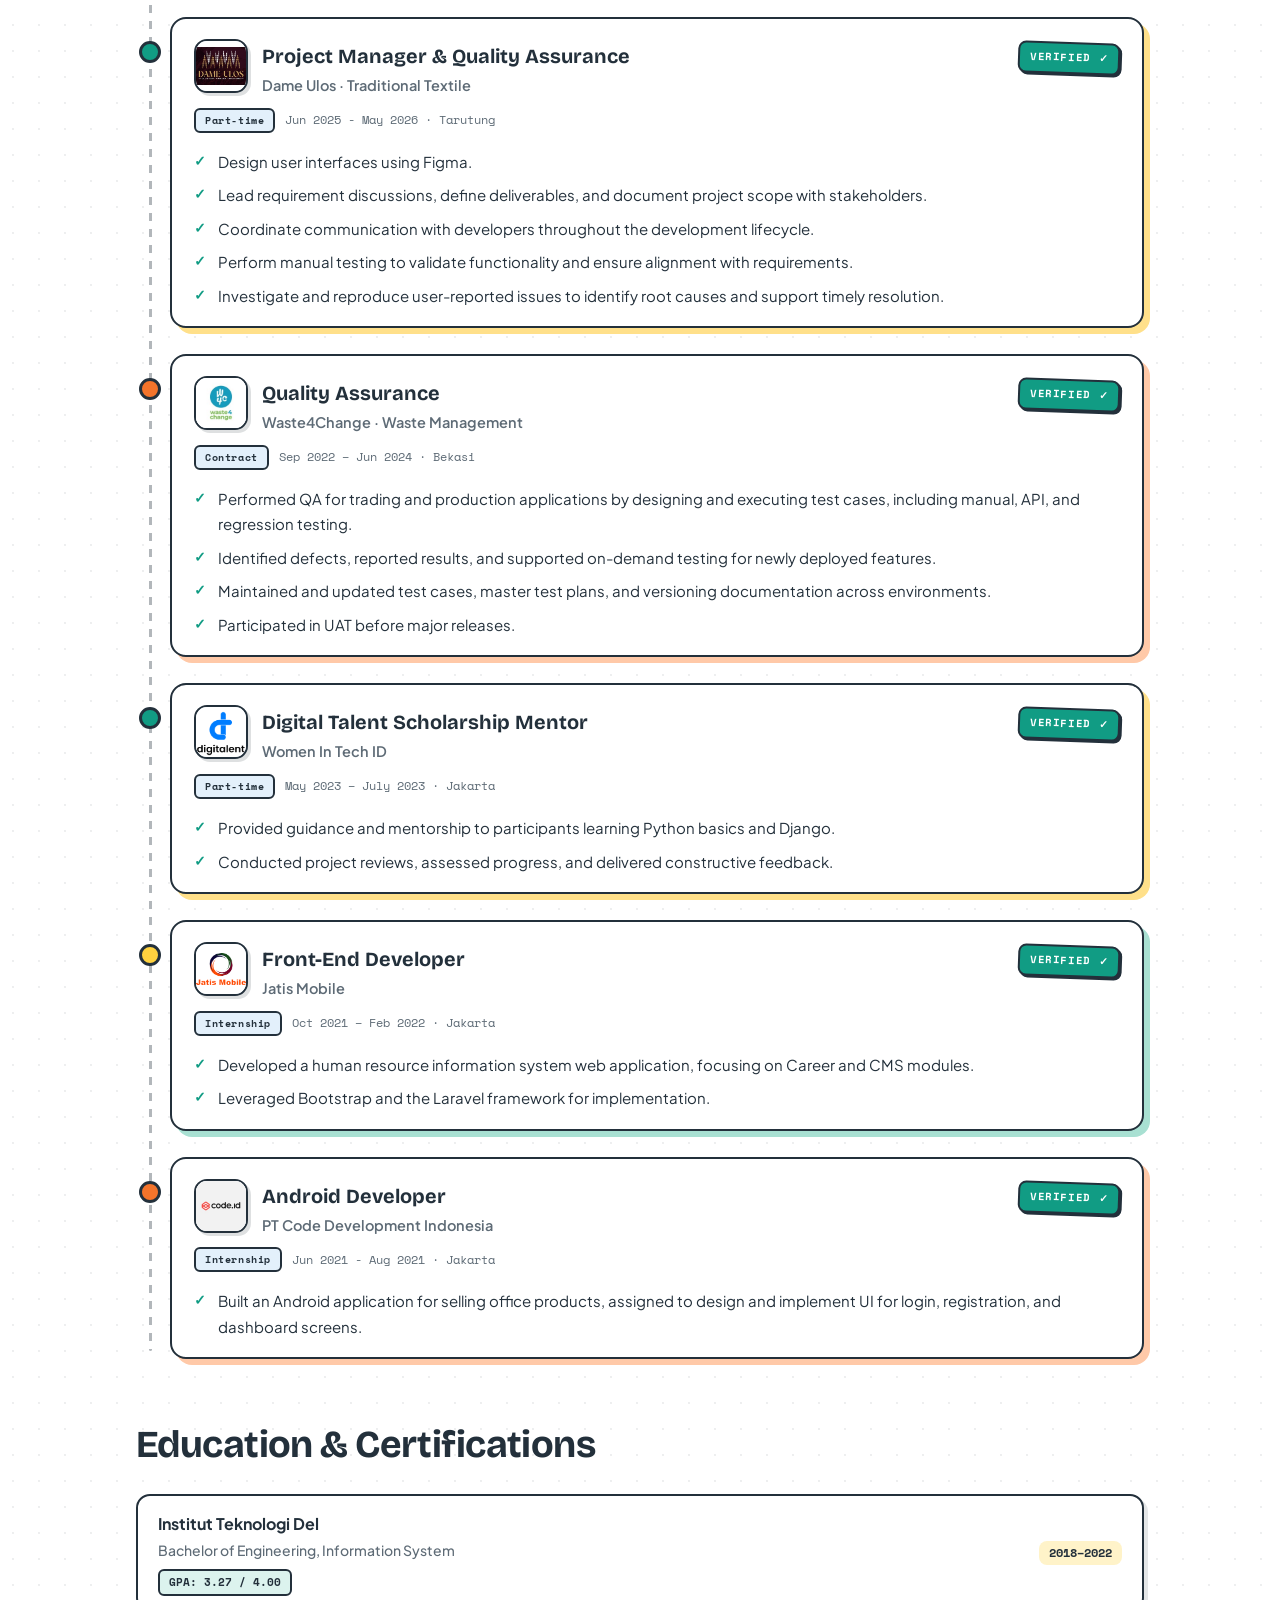
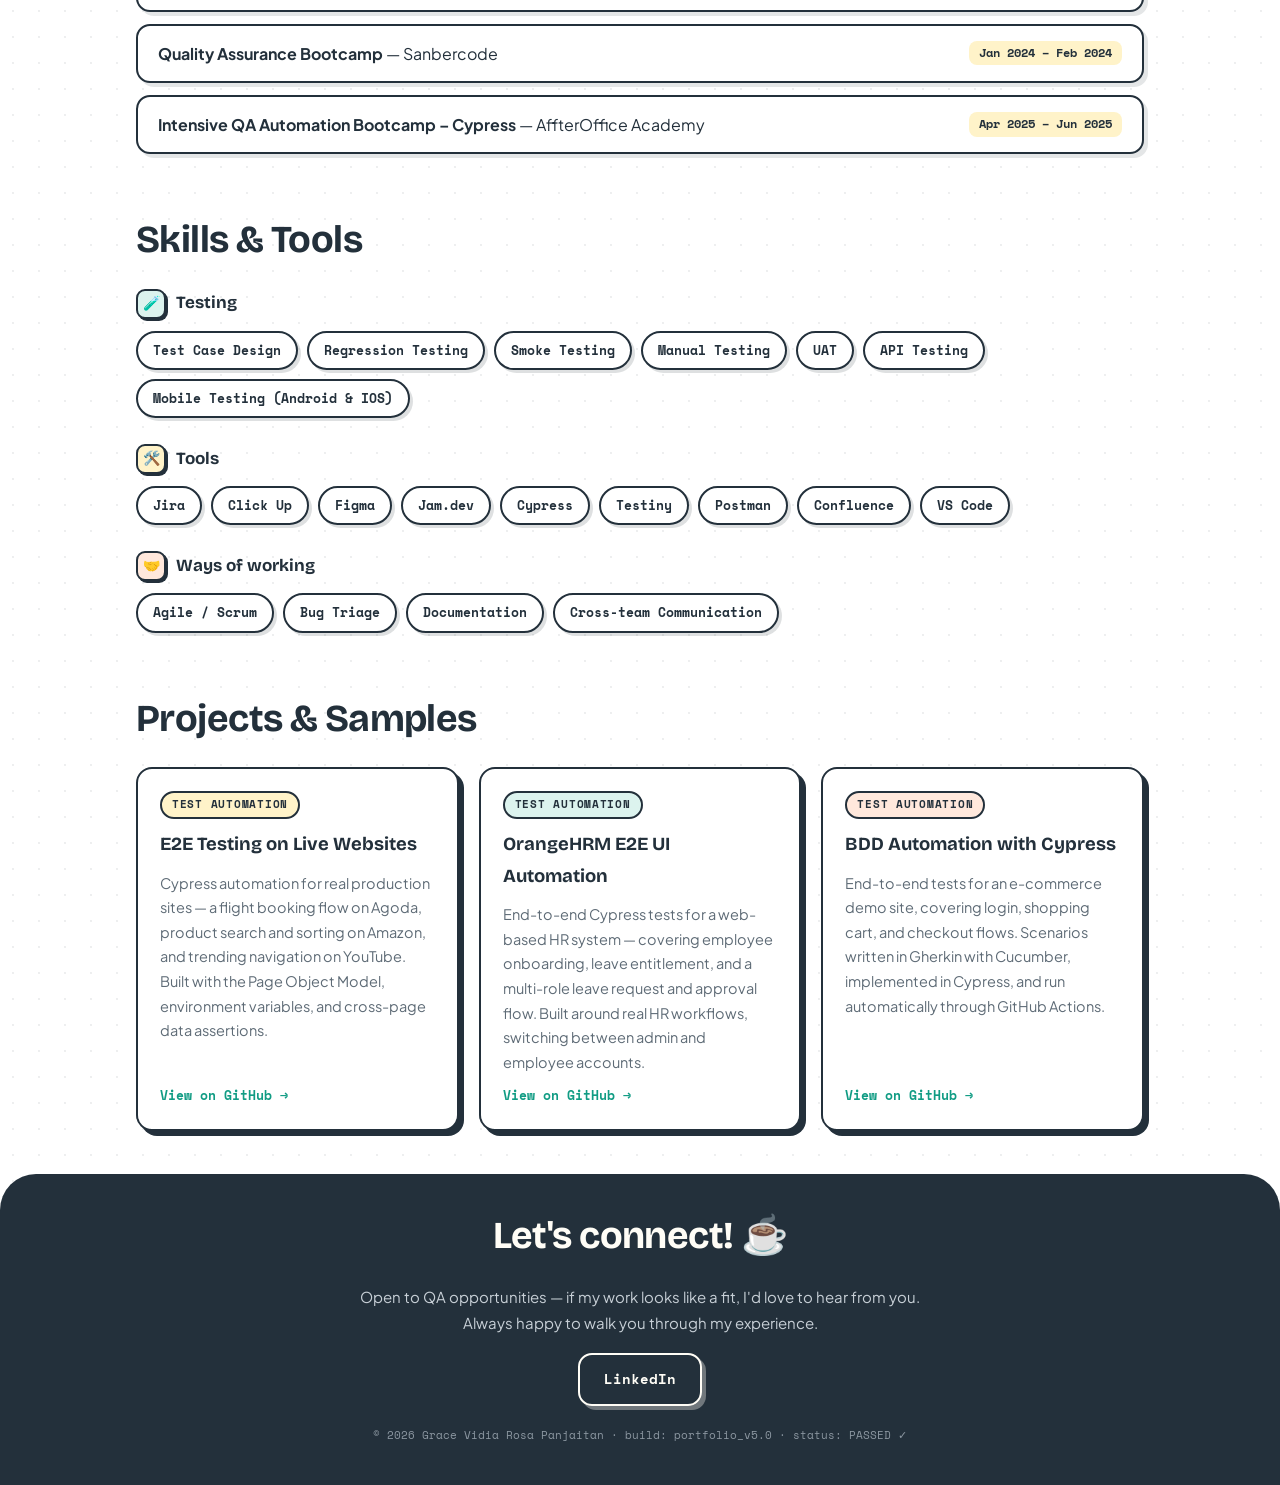
==== commit 3b34ba32: "Update employment type" ====
--- a/index.html
+++ b/index.html
@@ -188,7 +188,7 @@
               </div>
               <span class="ticket-status">VERIFIED ✓</span>
             </div>
-            <div class="ticket-period"><span class="emp-type">Part-time</span> Sep 2022 – Jun 2024 · Bekasi</div>
+            <div class="ticket-period"><span class="emp-type">Contract</span> Sep 2022 – Jun 2024 · Bekasi</div>
             <div class="ticket-body">
               <ul>
                 <li>Performed QA for trading and production applications by designing and executing test cases,
@@ -321,10 +321,9 @@
         <p class="g"><span class="ico">🧪</span>Testing</p>
         <ul class="skill-list">
           <li>Test Case Design</li>
-          <li>Functional Testing</li>
           <li>Regression Testing</li>
-          <li>Smoke &amp; Sanity</li>
-          <li>Exploratory Testing</li>
+          <li>Smoke Testing</li>
+          <li>Manual Testing</li>
           <li>UAT</li>
           <li>API Testing</li>
           <li>Mobile Testing (Android & IOS)</li>
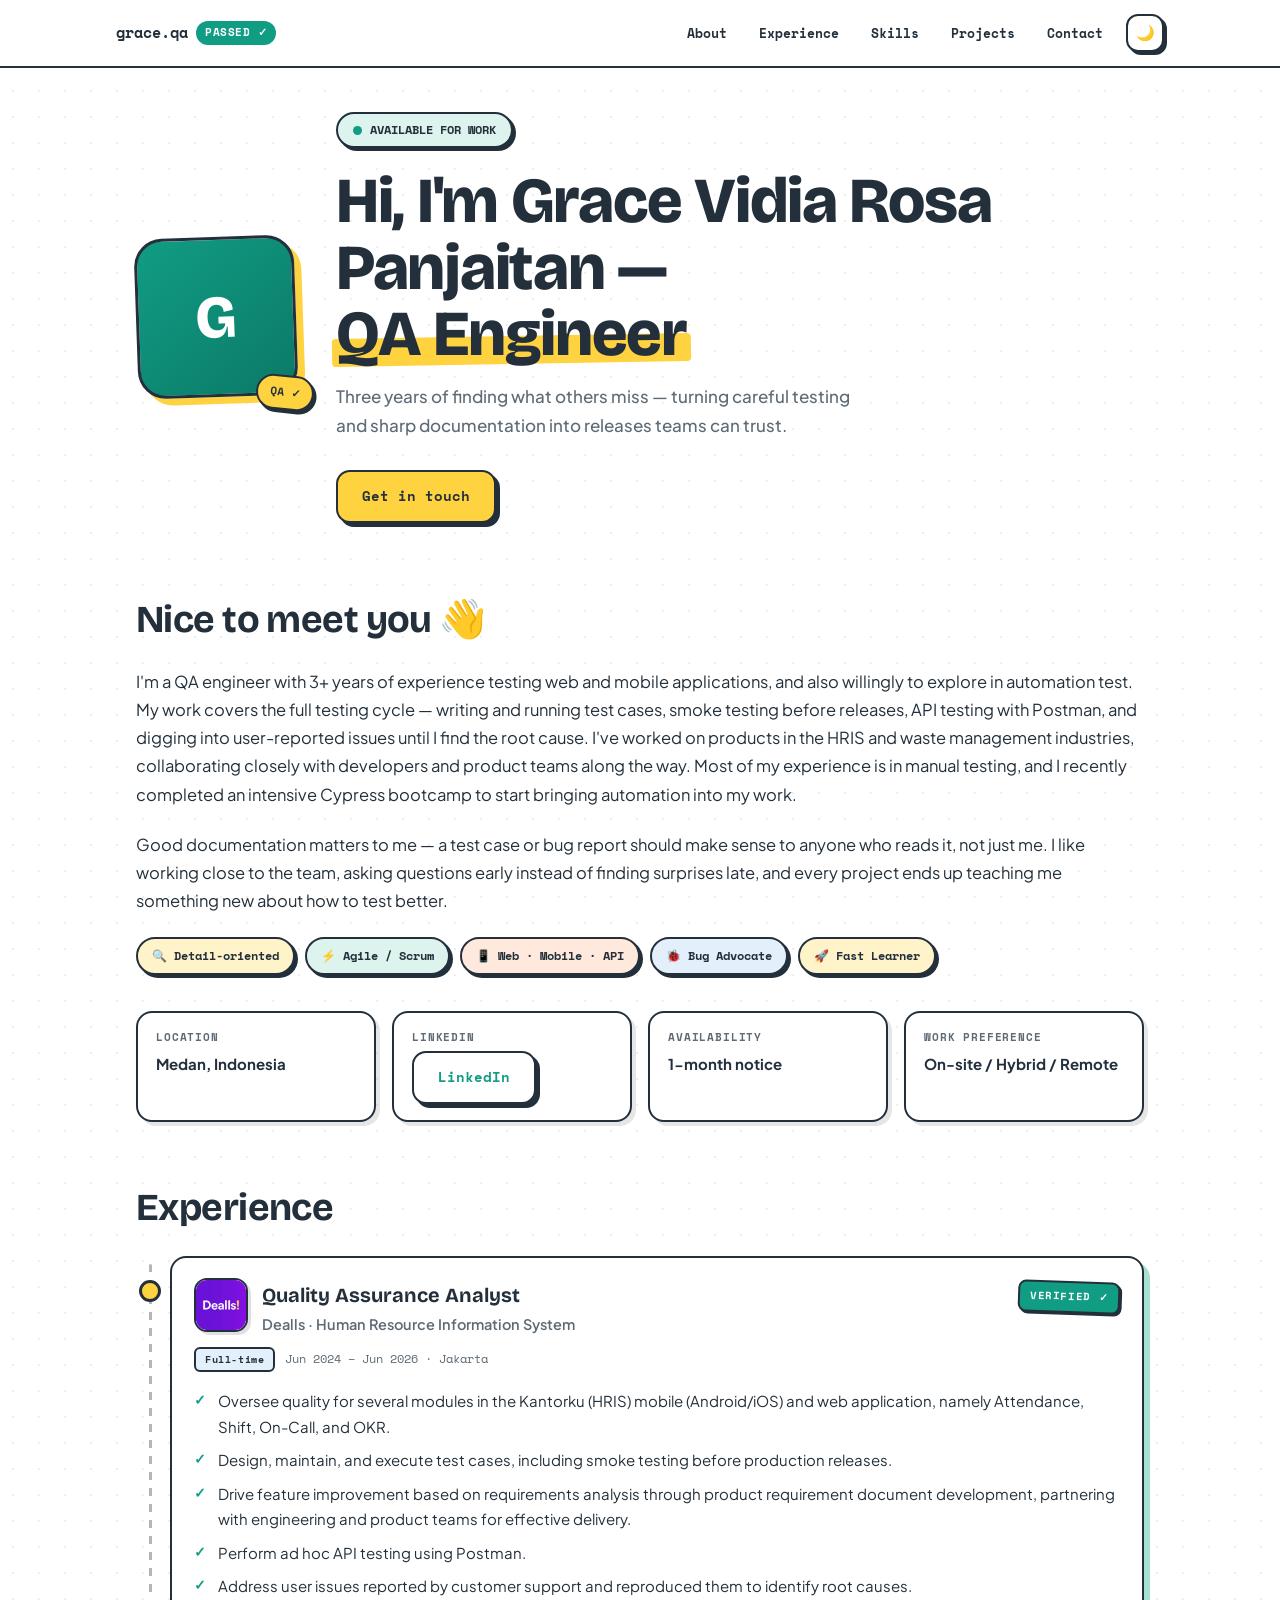
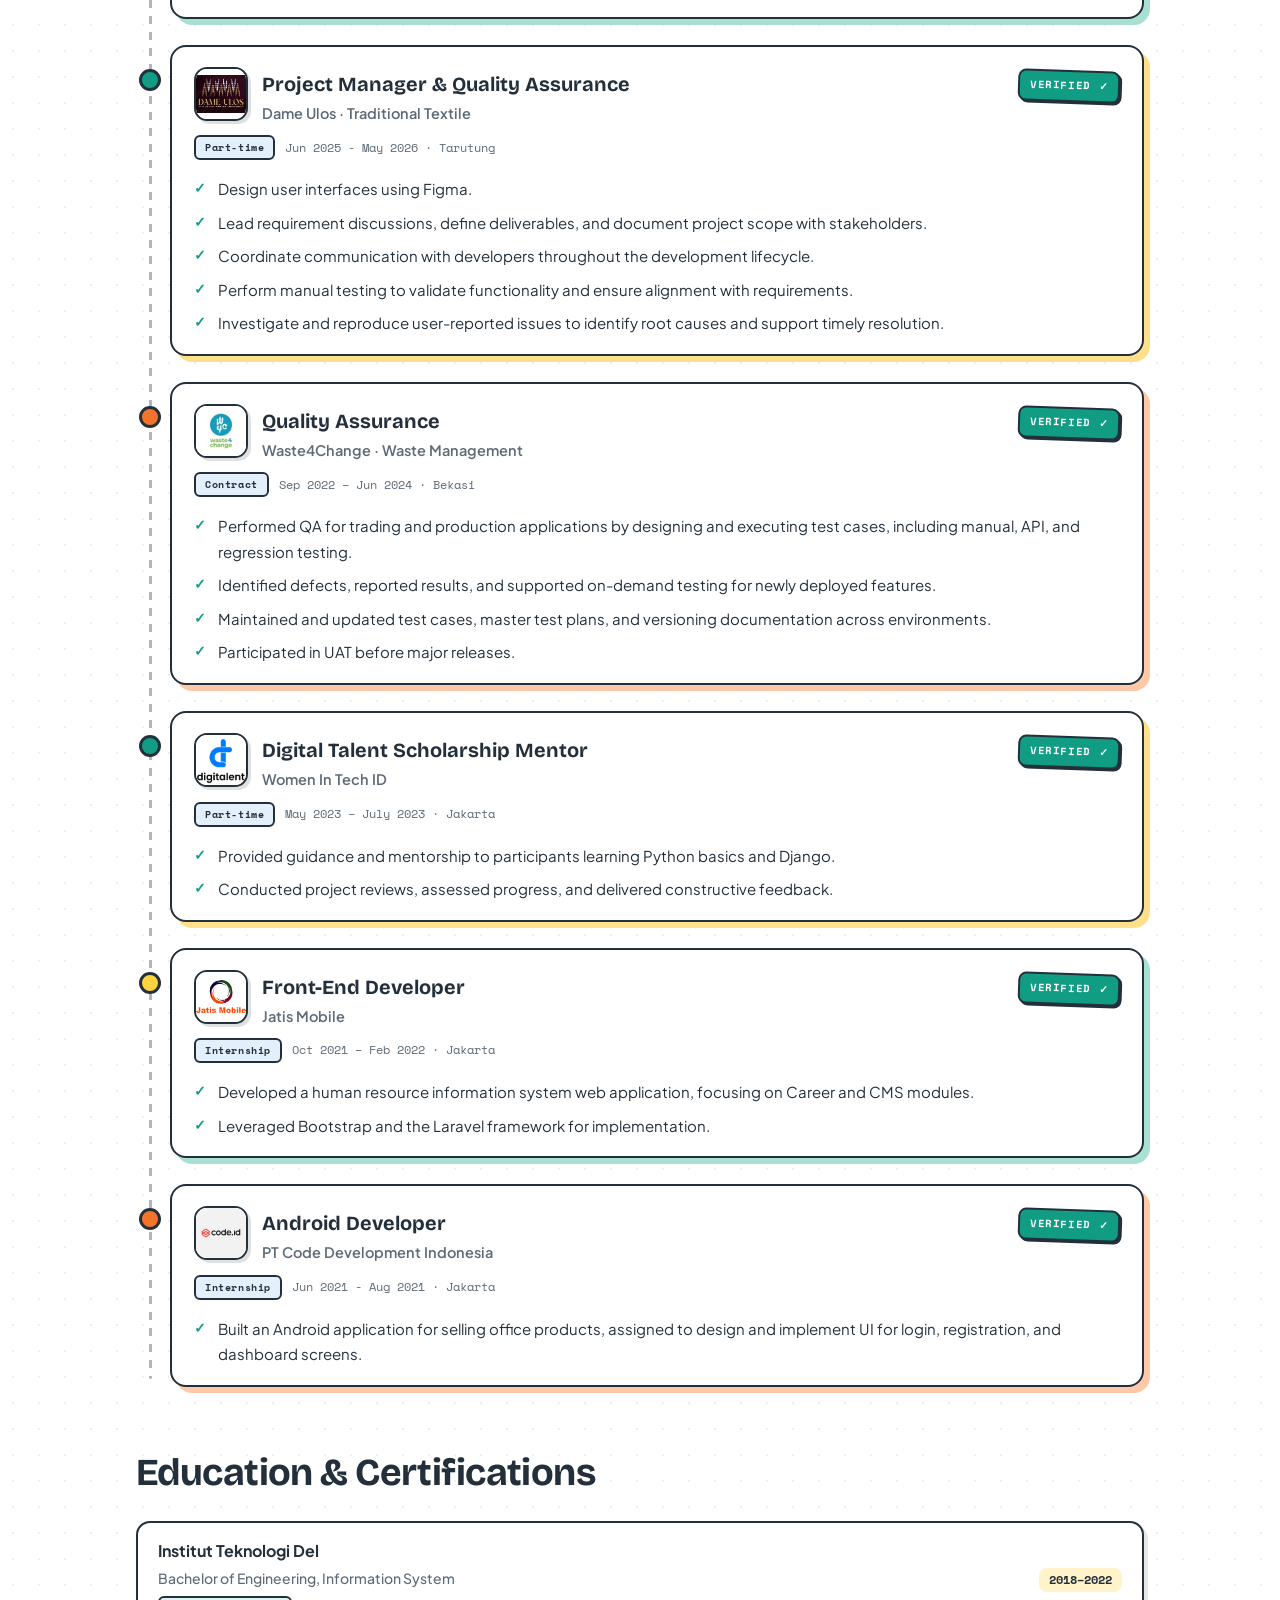
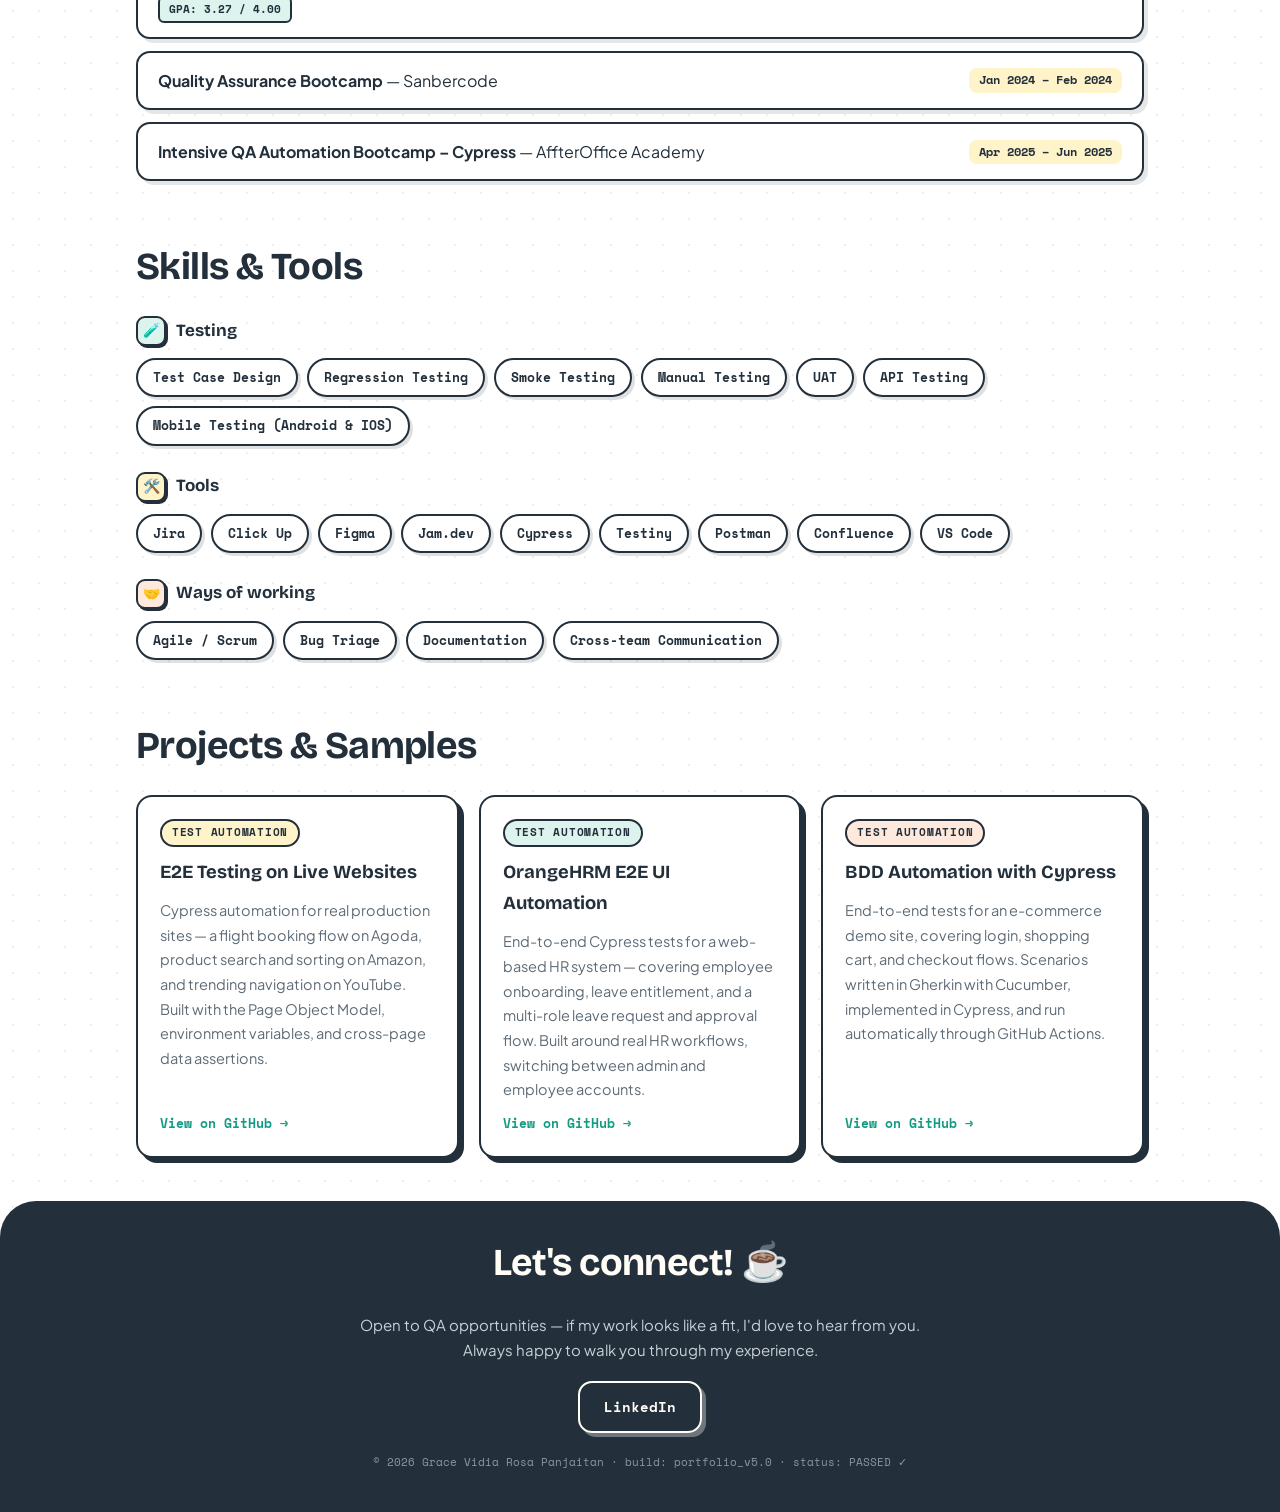
==== commit 8ed39b29: "Update link to open new tab" ====
--- a/index.html
+++ b/index.html
@@ -92,7 +92,7 @@
         </div>
         <div class="info-card">
           <div class="k">LinkedIn</div>
-          <div class="v"><a href="https://www.linkedin.com/in/gracevidia/">in/gracevidia</a></div>
+          <div class="v"><a class="btn" href="https://www.linkedin.com/in/gracevidia/" target="_blank" rel="noopener">LinkedIn</a></div>
         </div>
         <div class="info-card">
           <div class="k">Availability</div>
@@ -398,7 +398,7 @@
       <p>Open to QA opportunities — if my work looks like a fit, I'd love to hear from you.<br>Always happy to walk you
         through my experience.</p>
       <div class="contact-row">
-        <a class="btn" href="https://www.linkedin.com/in/gracevidia/">LinkedIn</a>
+        <a class="btn" href="https://www.linkedin.com/in/gracevidia/" target="_blank" rel="noopener">LinkedIn</a>
       </div>
       <p class="foot-note">© 2026 Grace Vidia Rosa Panjaitan · build: portfolio_v5.0 · status: PASSED ✓</p>
     </div>
--- a/styles.css
+++ b/styles.css
@@ -25,12 +25,12 @@
   --soft: #9AA5B1;
   --card: #2B313B;
   --tangerine: #F08B52;
-  --tangerine-soft: #3B302C;
+  --tangerine-soft: #54301A;
   --teal: #3BAE97;
-  --teal-soft: #2A3834;
+  --teal-soft: #124A3D;
   --sun: #E9C254;
-  --sun-soft: #383426;
-  --sky-soft: #2A323E;
+  --sun-soft: #4E4012;
+  --sky-soft: #1E3A57;
   --dot: rgba(213, 220, 228, .04);
   --topbar: rgba(34, 38, 46, .92);
   --footer-bg: #1B1F26;
@@ -126,7 +126,7 @@
 nav.menu a {
   font-family: 'Space Mono', monospace;
   font-size: 13px;
-  font-weight:700;
+  font-weight: 700;
   color: var(--ink);
   text-decoration: none;
   padding: 7px 13px;
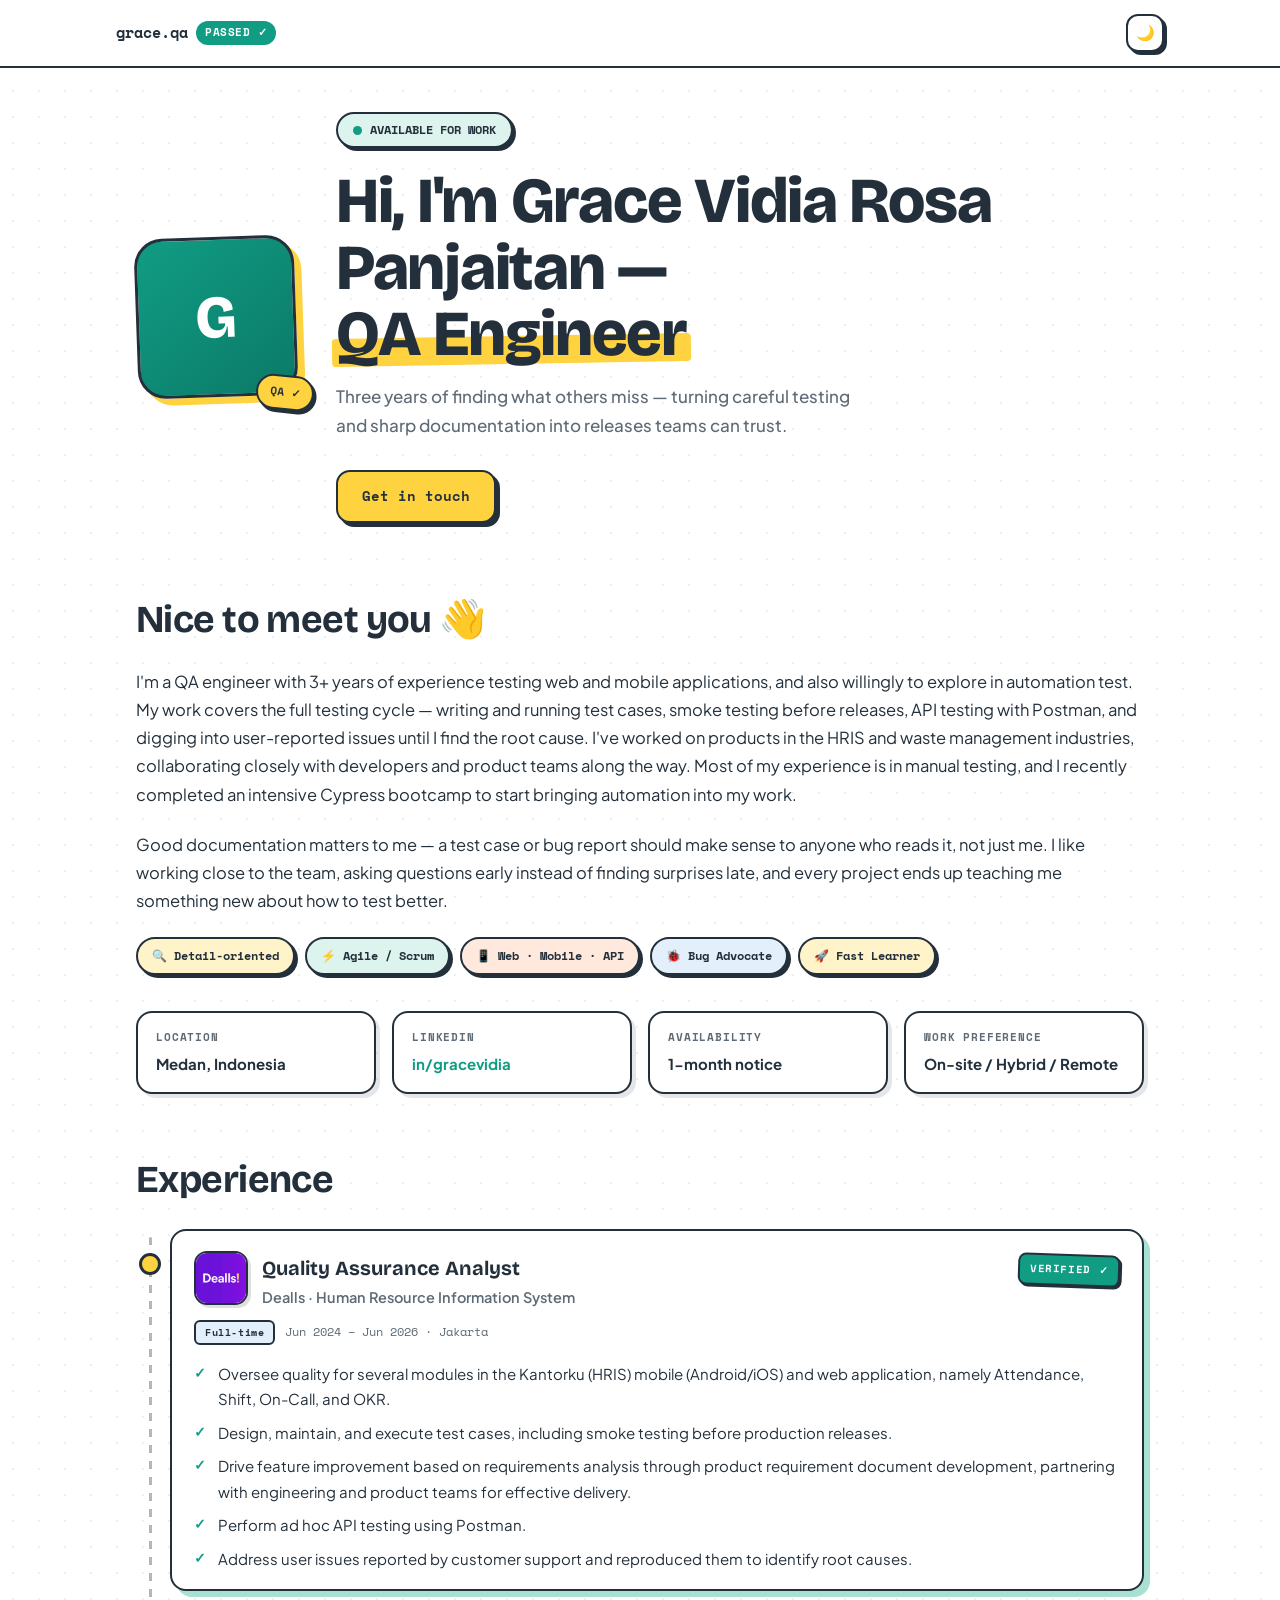
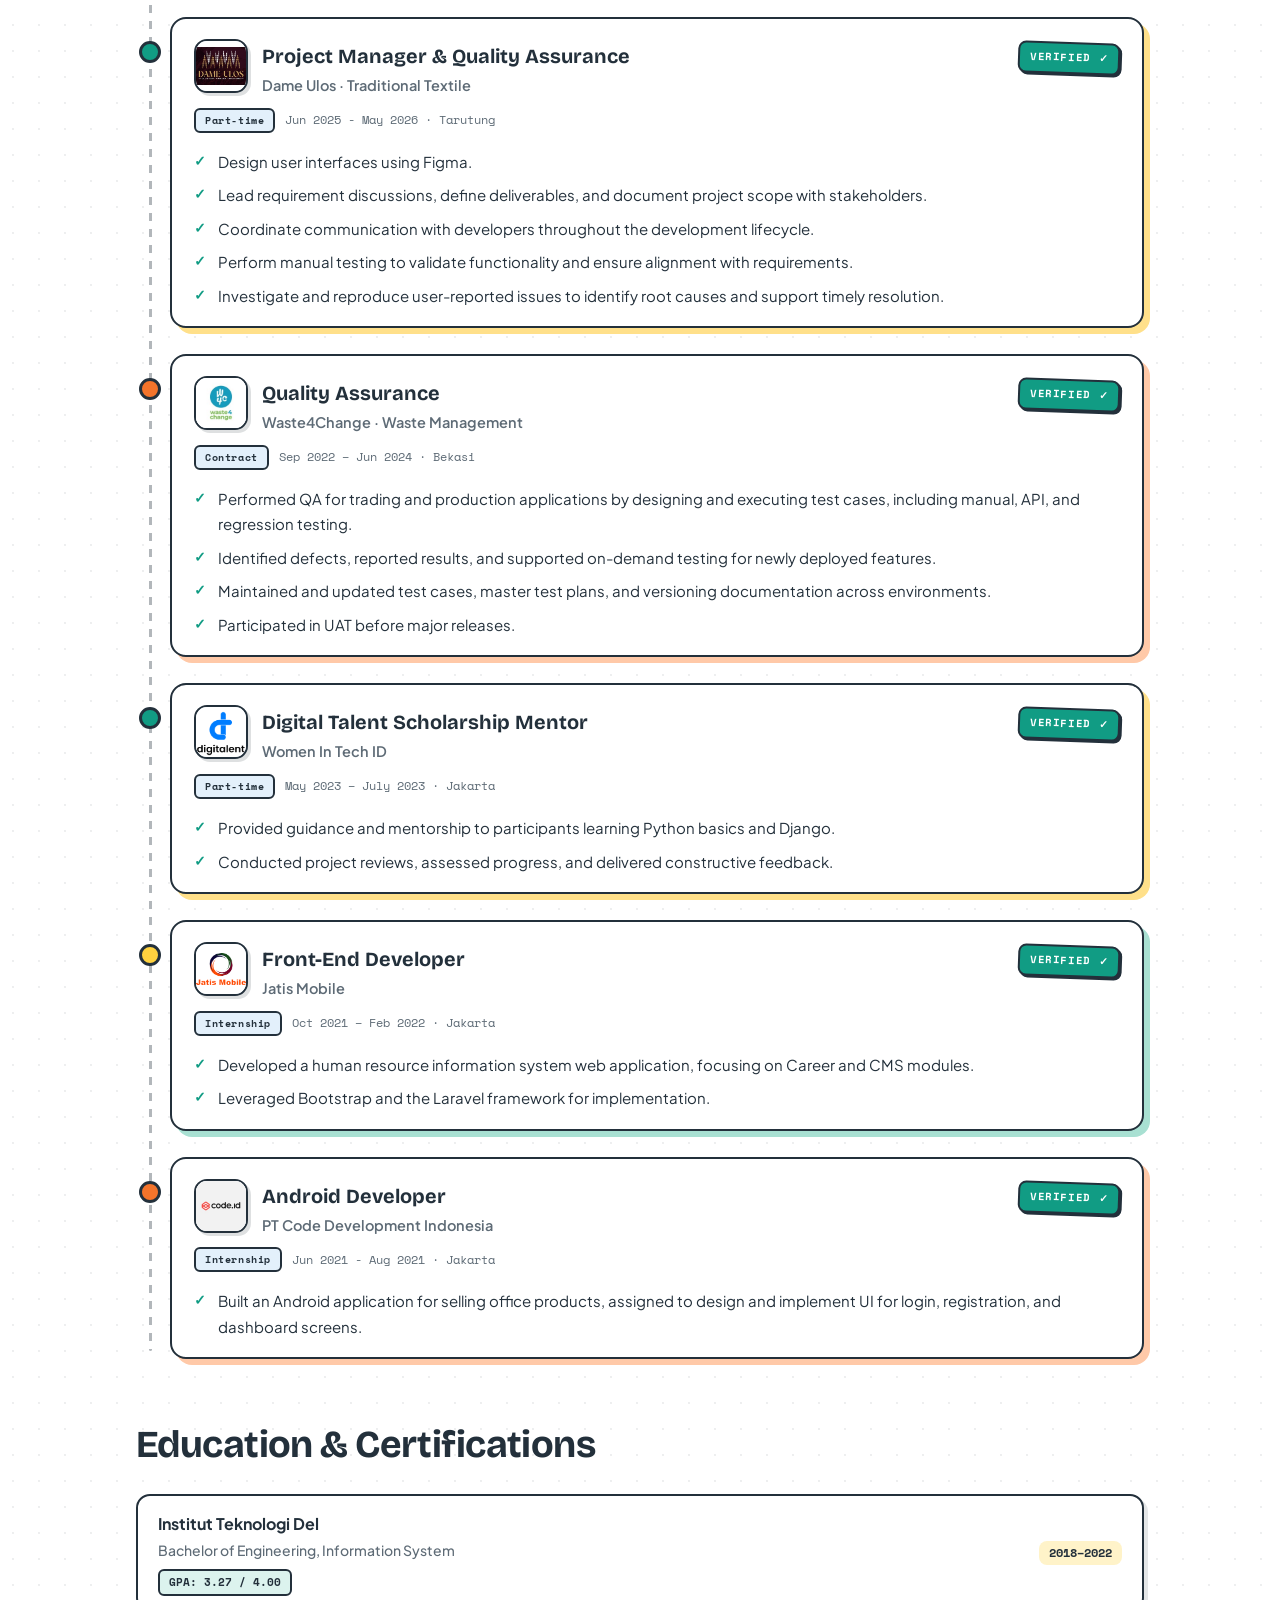
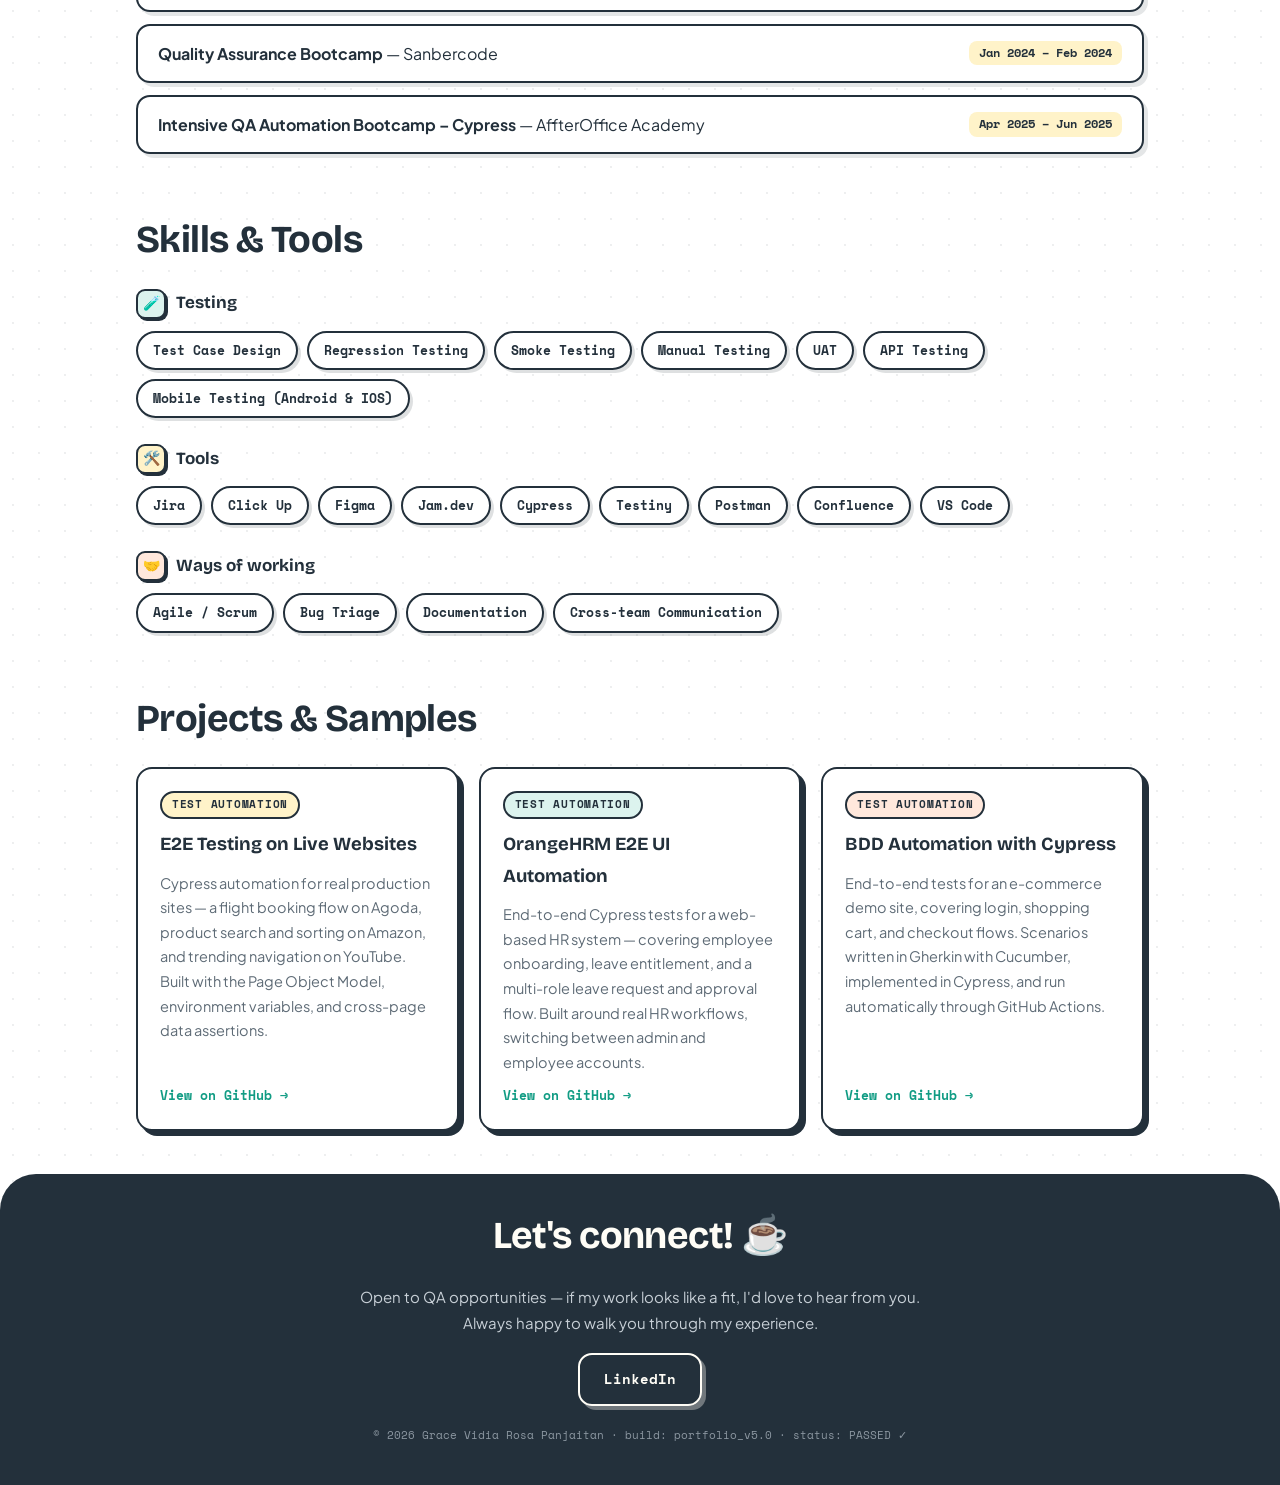
==== commit 5fdc4013: "Update header" ====
--- a/index.html
+++ b/index.html
@@ -4,7 +4,7 @@
 <head>
   <meta charset="UTF-8">
   <meta name="viewport" content="width=device-width, initial-scale=1.0">
-  <title>Grace Vidia - QA</title>
+  <title>Grace Vidia|QA Portfolio</title>
   <link rel="preconnect" href="https://fonts.googleapis.com">
   <link rel="preconnect" href="https://fonts.gstatic.com" crossorigin>
   <link
@@ -22,13 +22,13 @@
     <div class="wrap topbar-inner">
       <a class="brand" href="#">grace.qa <span class="chip">PASSED ✓</span></a>
       <div class="top-right">
-        <nav class="menu" aria-label="Main navigation">
+        <!-- <nav class="menu" aria-label="Main navigation">
           <a href="#about">About</a>
           <a href="#experience">Experience</a>
           <a href="#skills">Skills</a>
           <a href="#projects">Projects</a>
           <a href="#contact">Contact</a>
-        </nav>
+        </nav> -->
         <button id="themeBtn" aria-label="Toggle light/dark mode">🌙</button>
       </div>
     </div>
@@ -92,7 +92,8 @@
         </div>
         <div class="info-card">
           <div class="k">LinkedIn</div>
-          <div class="v"><a class="btn" href="https://www.linkedin.com/in/gracevidia/" target="_blank" rel="noopener">LinkedIn</a></div>
+          <div class="v"><a href="https://www.linkedin.com/in/gracevidia/" target="_blank"
+              rel="noopener">in/gracevidia</a></div>
         </div>
         <div class="info-card">
           <div class="k">Availability</div>
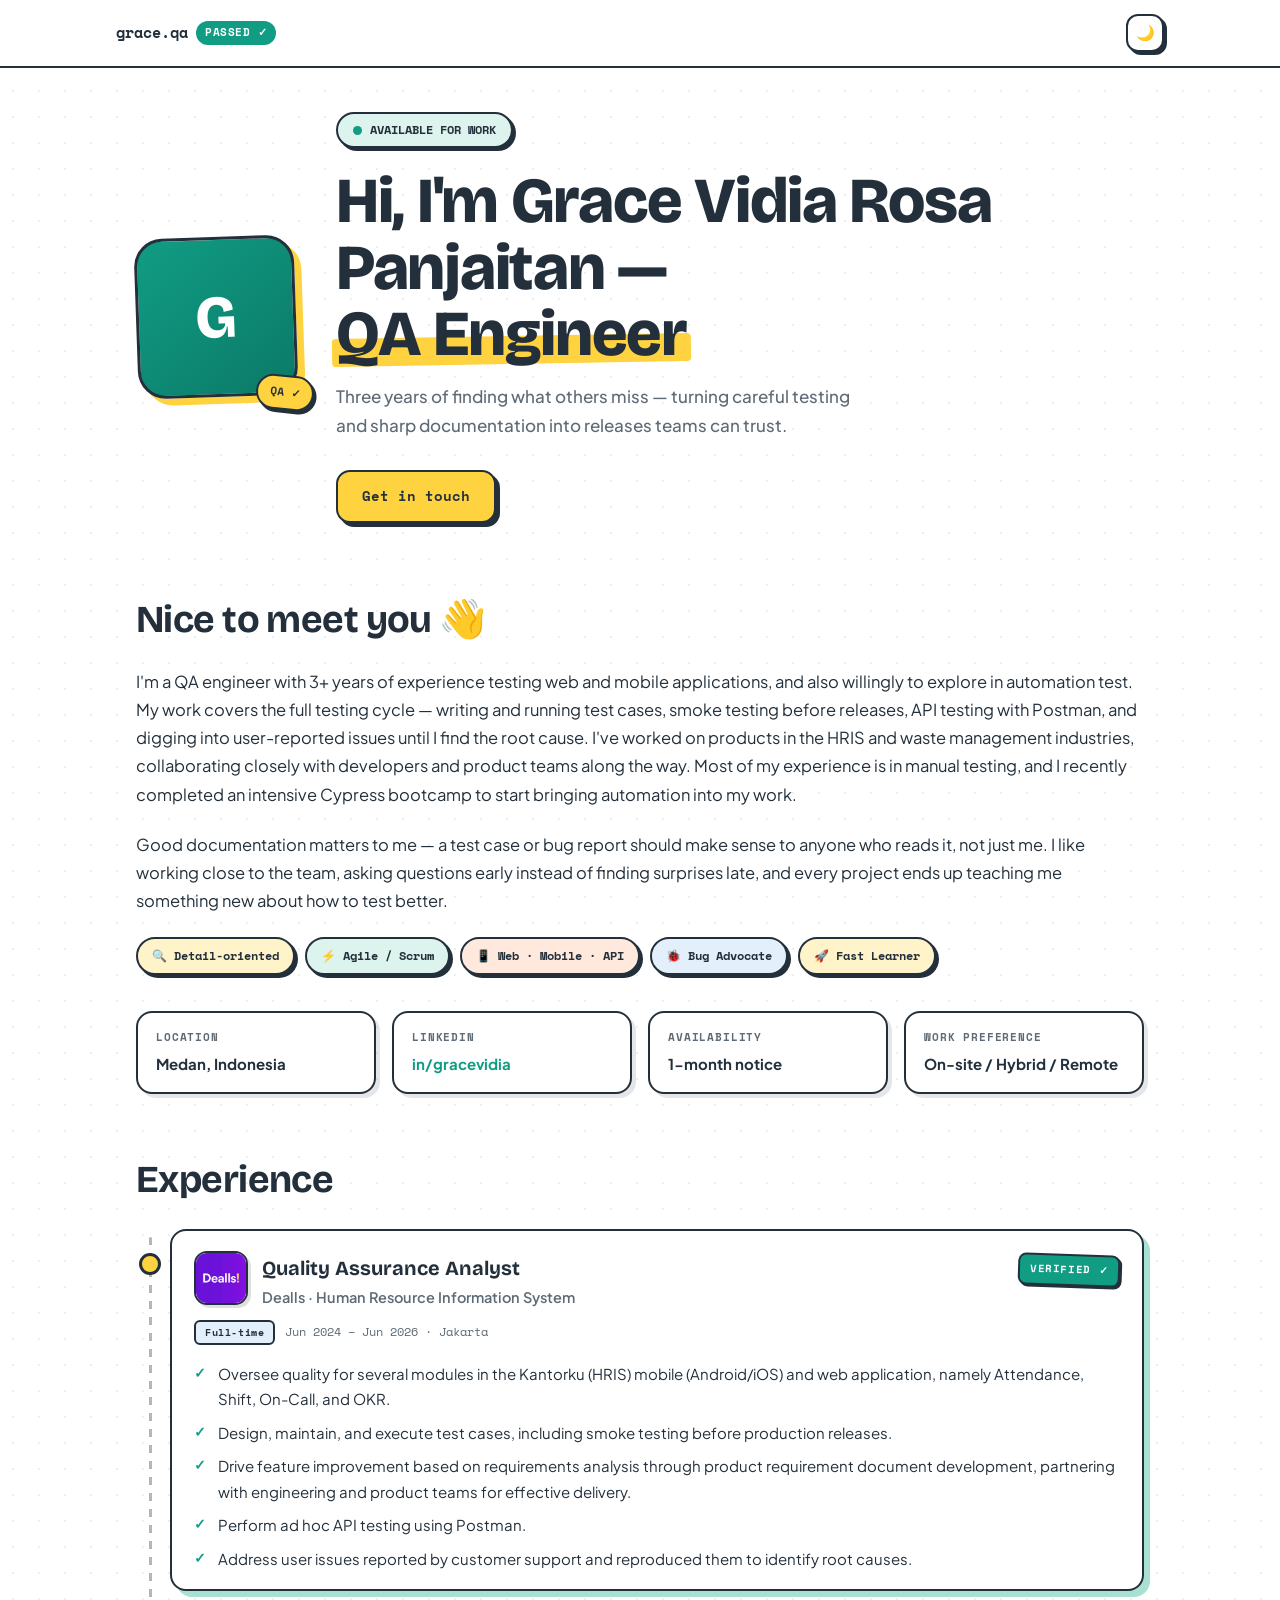
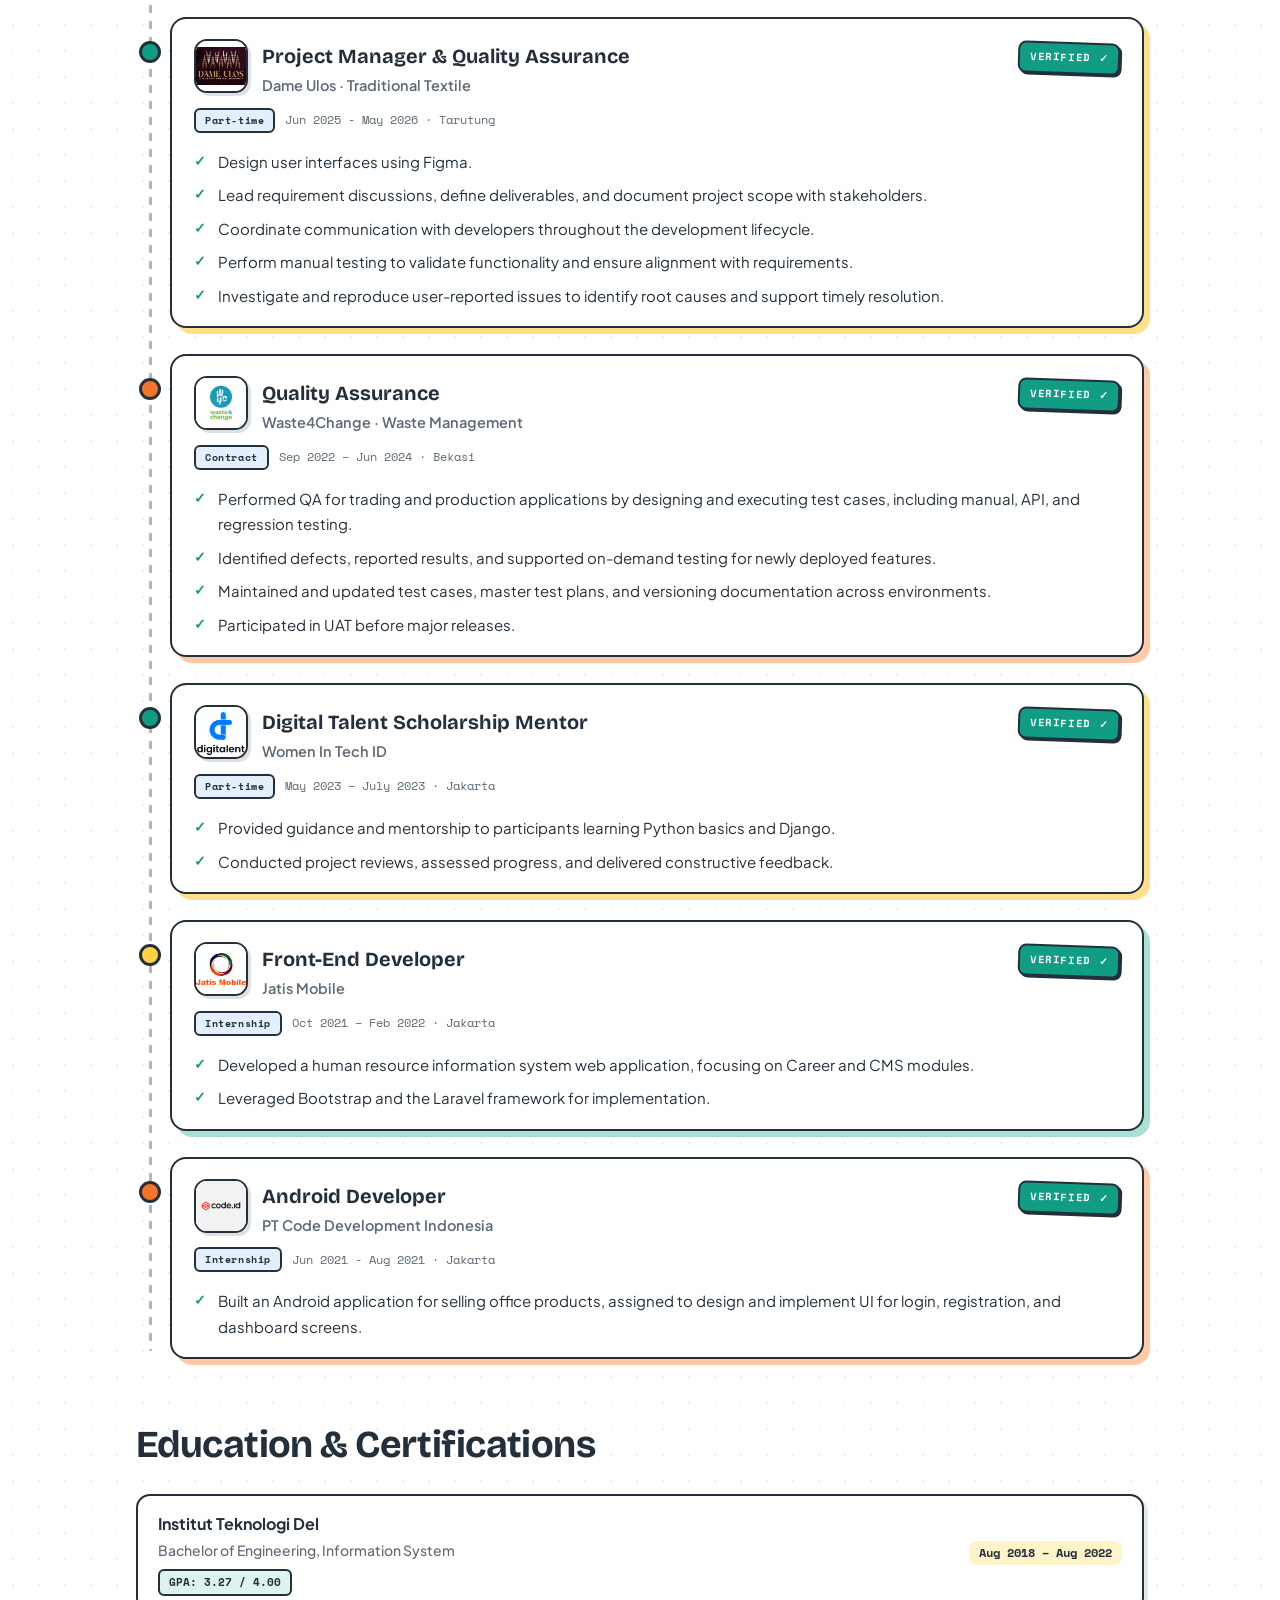
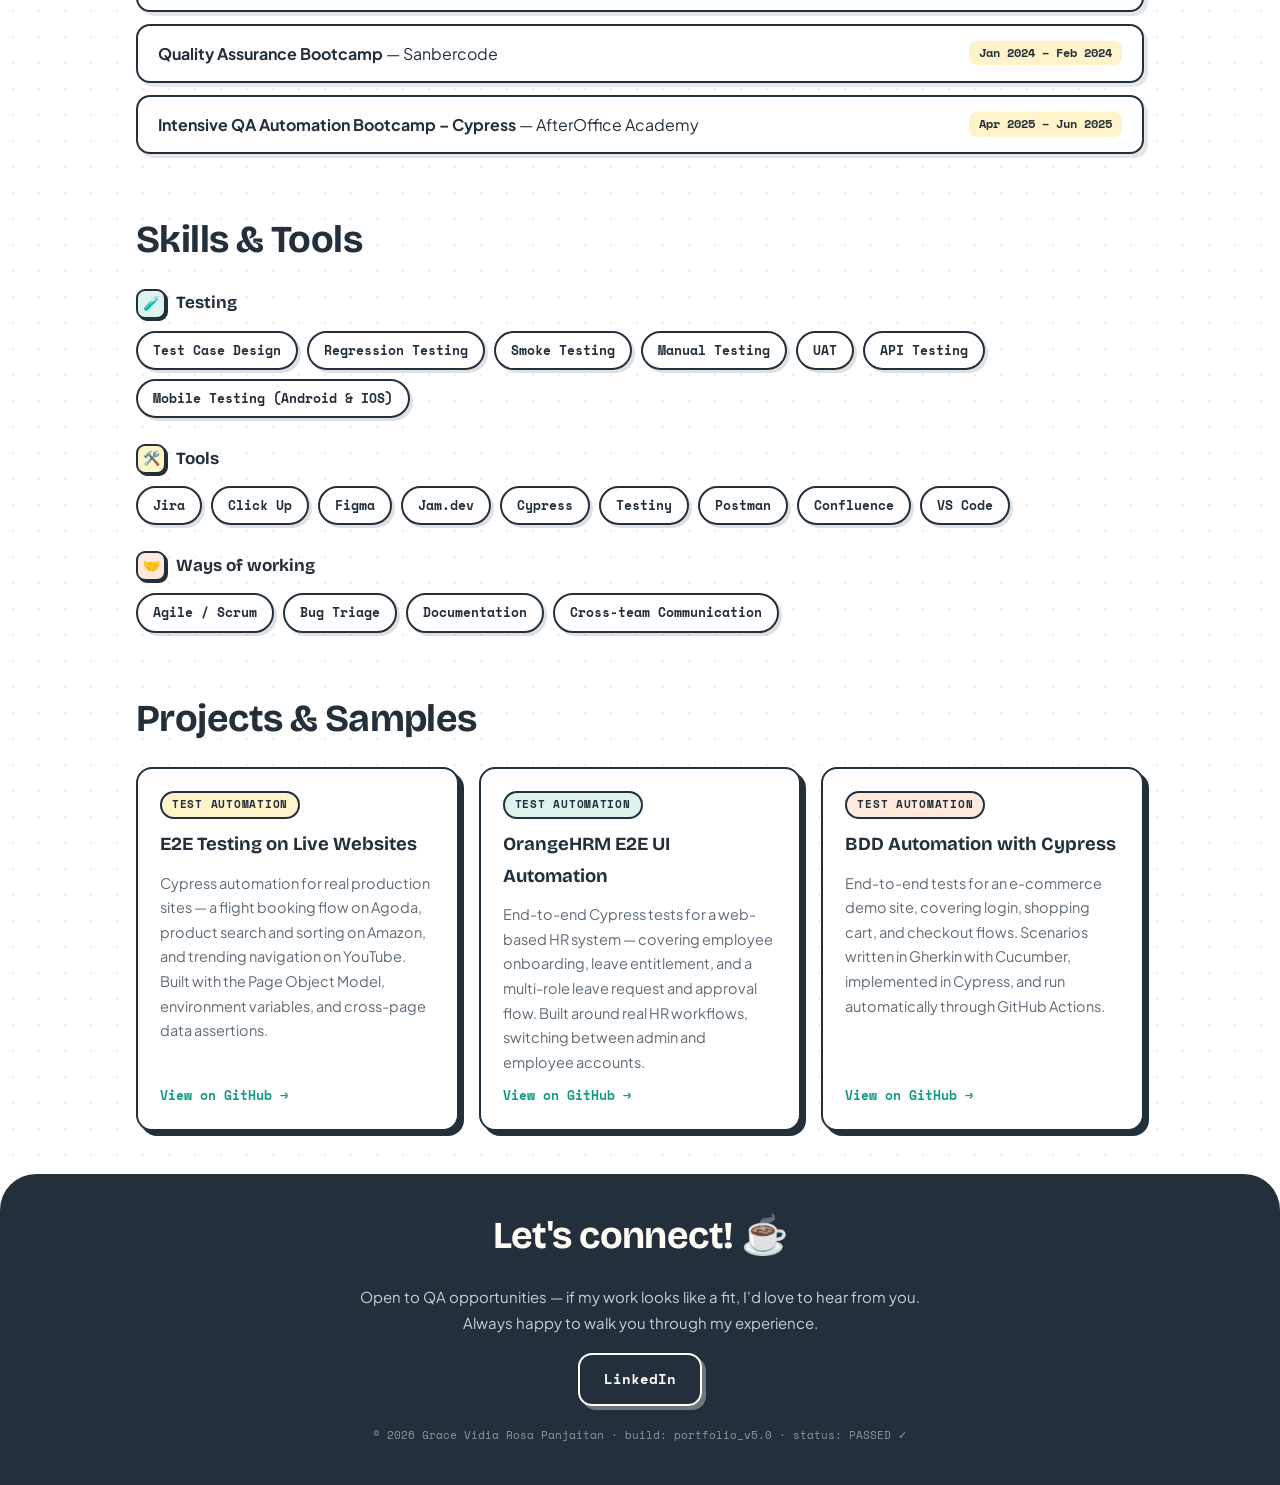
==== commit eb9f634c: "Update certification's name" ====
--- a/index.html
+++ b/index.html
@@ -4,7 +4,7 @@
 <head>
   <meta charset="UTF-8">
   <meta name="viewport" content="width=device-width, initial-scale=1.0">
-  <title>Grace Vidia|QA Portfolio</title>
+  <title>Grace Panjaitan | QA Portfolio</title>
   <link rel="preconnect" href="https://fonts.googleapis.com">
   <link rel="preconnect" href="https://fonts.gstatic.com" crossorigin>
   <link
@@ -303,11 +303,11 @@
             <div class="edu-sub">Bachelor of Engineering, Information System</div>
             <span class="edu-grade">GPA: 3.27 / 4.00</span>
           </div>
-          <span class="meta">2018–2022</span>
+          <span class="meta">Aug 2018 – Aug 2022</span>
         </li>
         <li><span><strong>Quality Assurance Bootcamp</strong> — Sanbercode </span><span class="meta">Jan 2024 – Feb
             2024</span></li>
-        <li><span><strong>Intensive QA Automation Bootcamp – Cypress</strong> — AffterOffice Academy </span><span
+        <li><span><strong>Intensive QA Automation Bootcamp – Cypress</strong> — AfterOffice Academy </span><span
             class="meta">Apr 2025 – Jun 2025</span></li>
       </ul>
     </div>
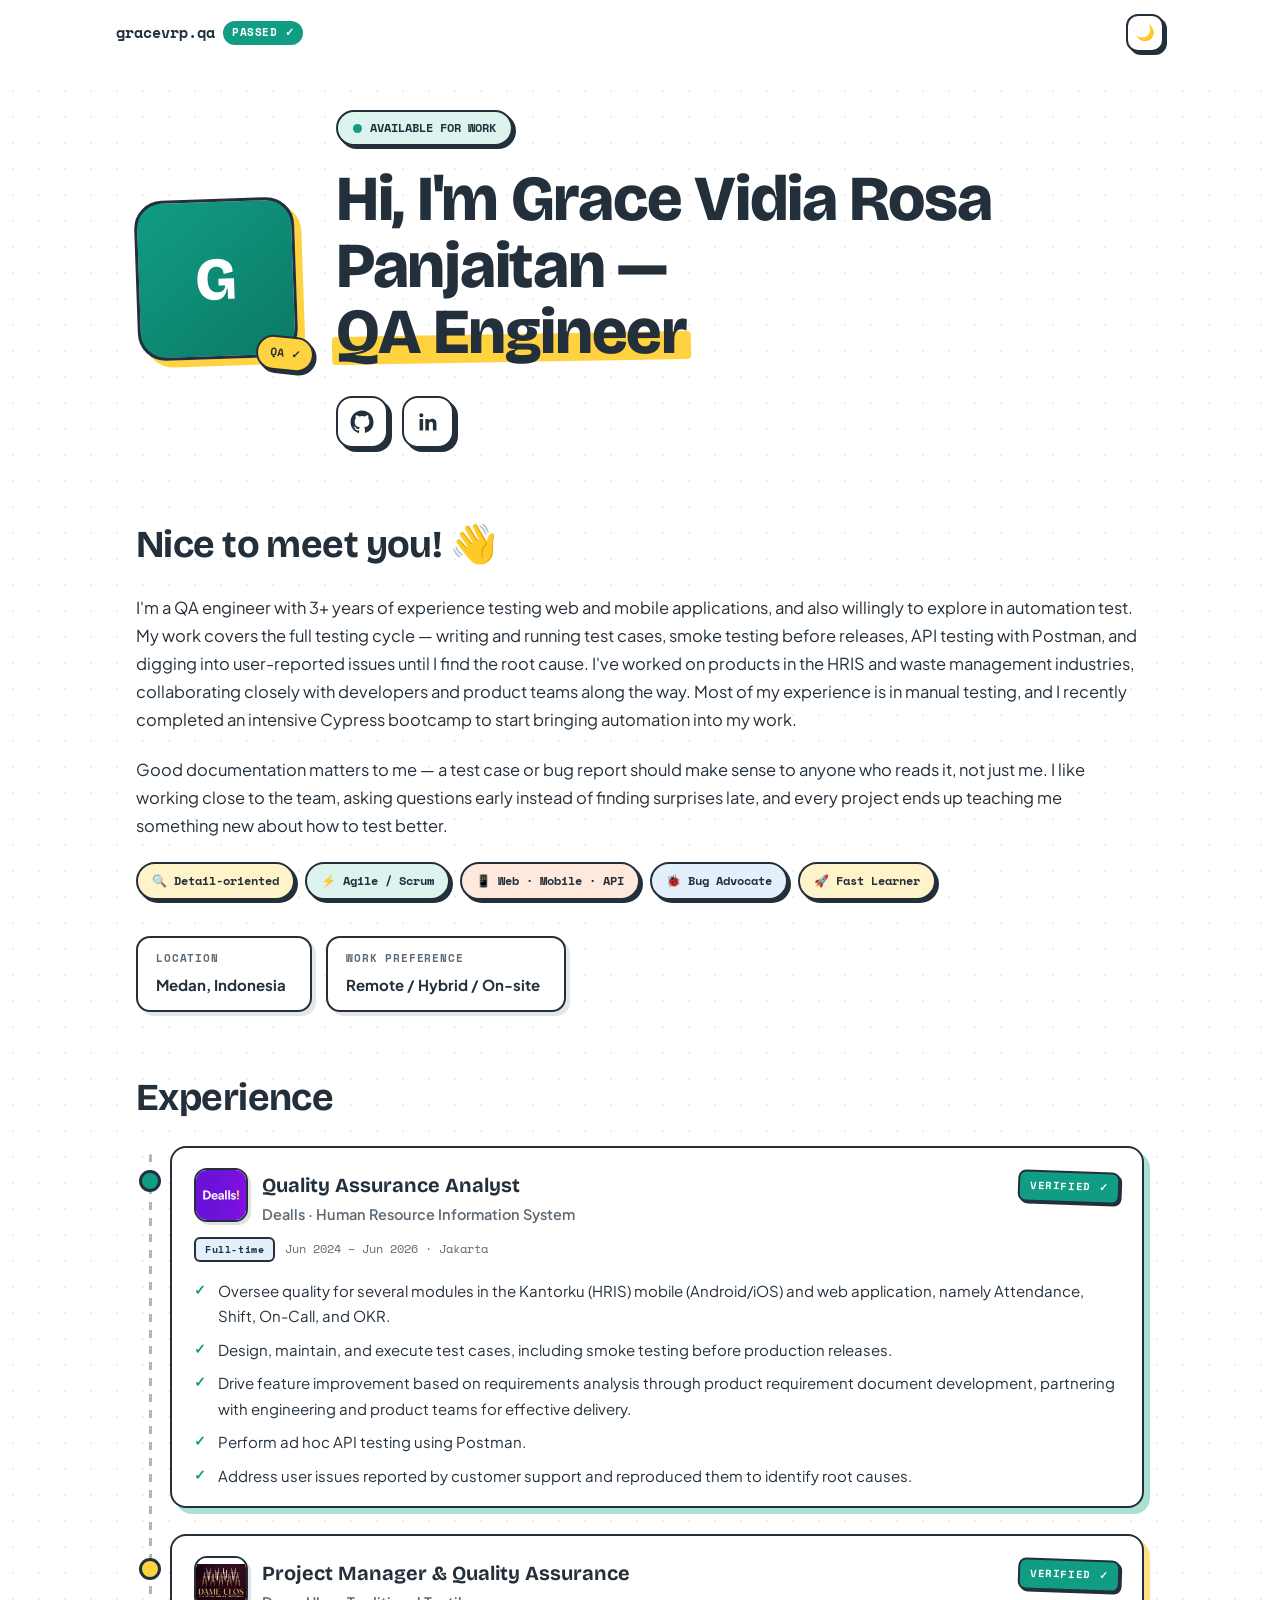
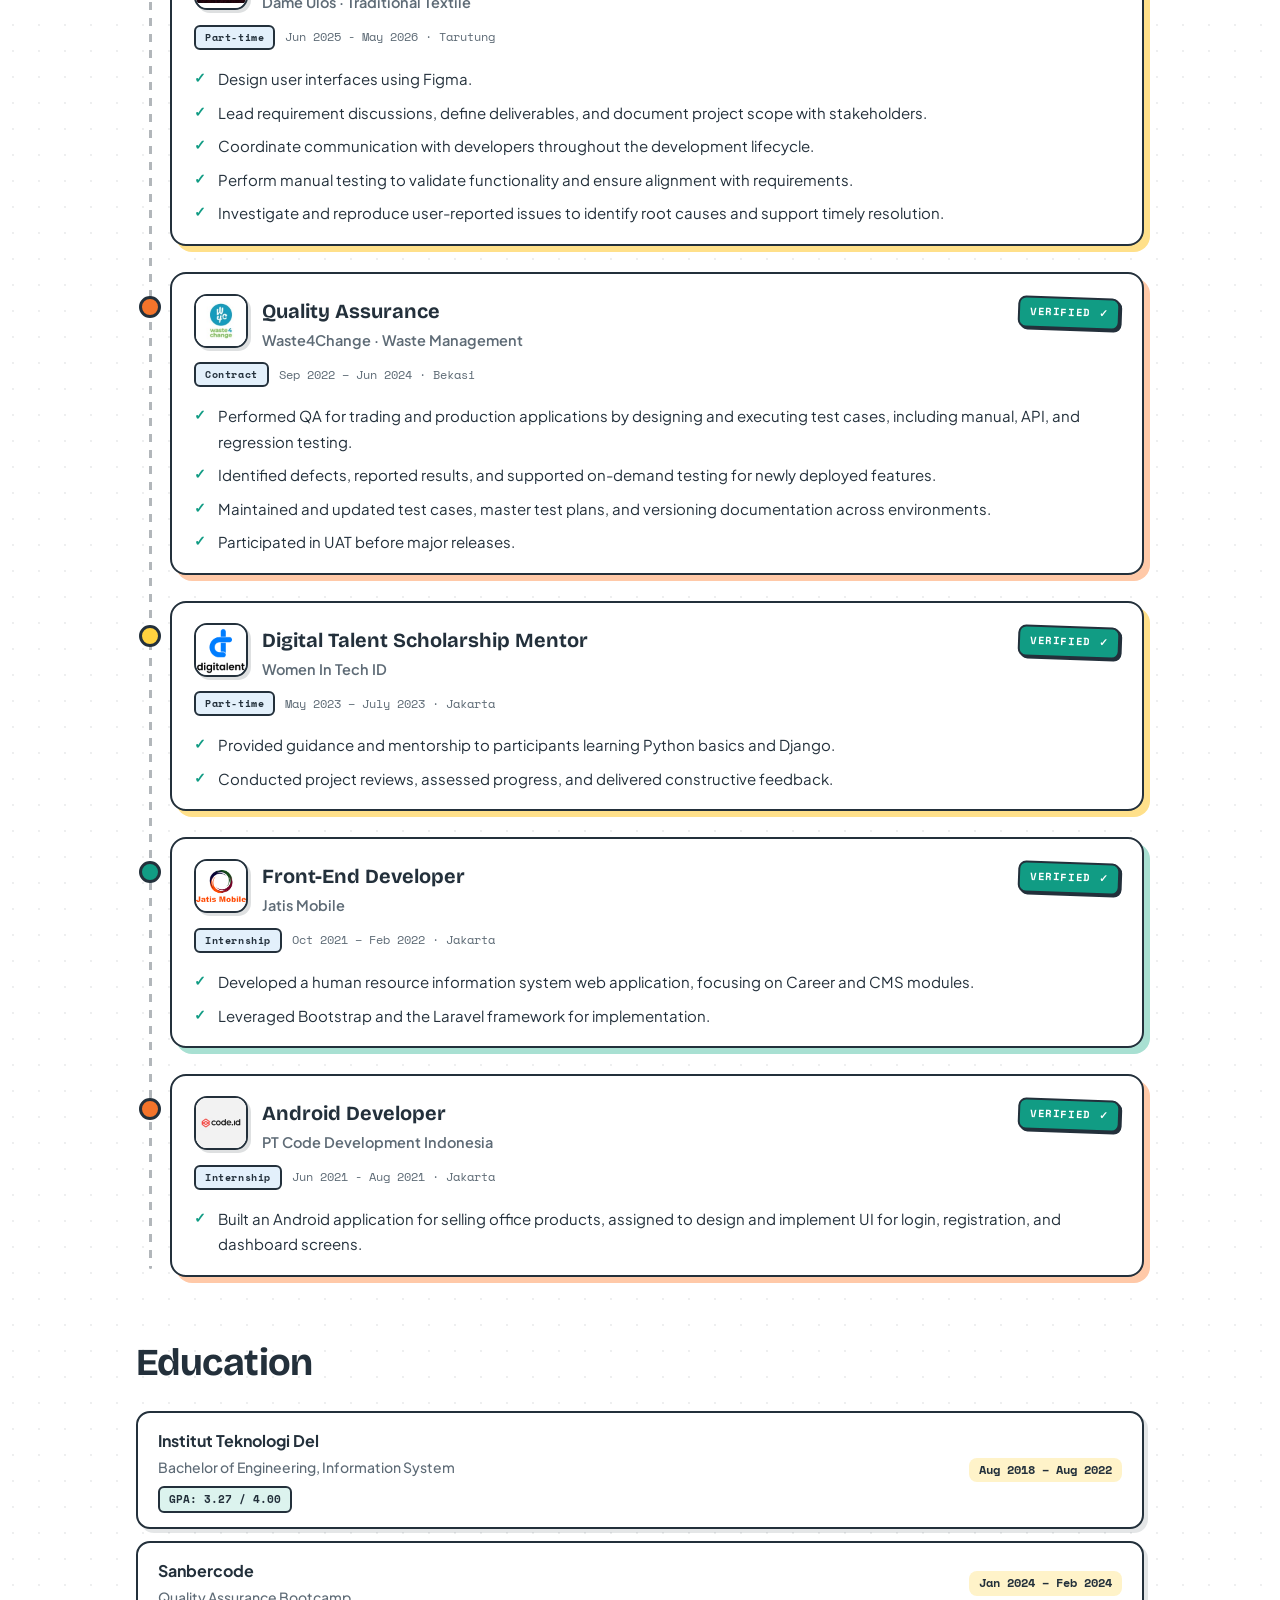
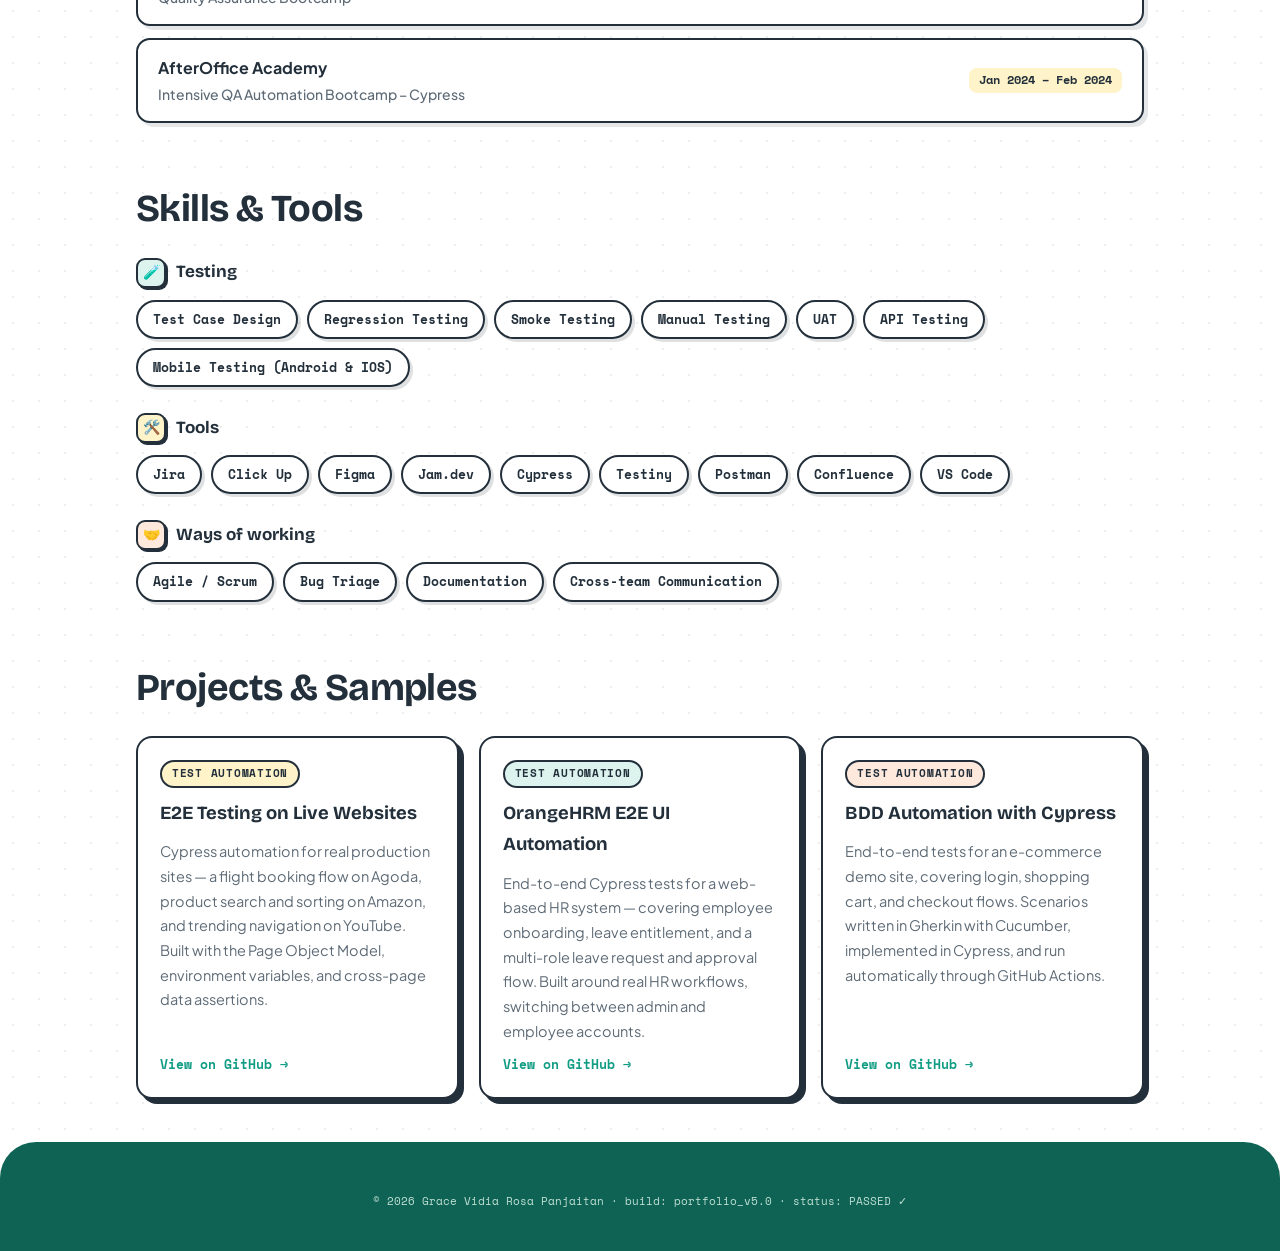
==== commit c5aa11b5: "add empty state" ====
--- a/index.html
+++ b/index.html
@@ -20,7 +20,7 @@
 
   <div class="topbar">
     <div class="wrap topbar-inner">
-      <a class="brand" href="#">grace.qa <span class="chip">PASSED ✓</span></a>
+      <a class="brand" href="#">gracevrp.qa <span class="chip">PASSED ✓</span></a>
       <div class="top-right">
         <!-- <nav class="menu" aria-label="Main navigation">
           <a href="#about">About</a>
@@ -48,12 +48,21 @@
       <div>
         <span class="status-pill"><span class="dot"></span>AVAILABLE FOR WORK</span>
         <h1>Hi, I'm Grace Vidia Rosa Panjaitan —<br><span class="hl">QA Engineer</span></h1>
-        <p class="lede">
-          Three years of finding what others miss — turning careful testing and sharp documentation into releases teams
-          can trust.
-        </p>
-        <div class="hero-cta">
-          <a class="btn btn-sun" href="#contact">Get in touch</a>
+        <div class="social-row">
+          <a class="icon-btn" href="https://github.com/gracepanjaitan" target="_blank" rel="noopener"
+            aria-label="GitHub">
+            <svg viewBox="0 0 24 24" xmlns="http://www.w3.org/2000/svg">
+              <path
+                d="M12 .5C5.65.5.5 5.65.5 12c0 5.08 3.29 9.39 7.86 10.91.58.11.79-.25.79-.55 0-.27-.01-1.17-.02-2.12-3.2.7-3.87-1.36-3.87-1.36-.52-1.33-1.28-1.68-1.28-1.68-1.04-.71.08-.7.08-.7 1.15.08 1.76 1.19 1.76 1.19 1.03 1.75 2.69 1.25 3.34.95.1-.74.4-1.25.72-1.54-2.55-.29-5.23-1.28-5.23-5.68 0-1.26.45-2.28 1.19-3.09-.12-.29-.52-1.46.11-3.05 0 0 .97-.31 3.18 1.18a11.1 11.1 0 0 1 5.8 0c2.2-1.49 3.17-1.18 3.17-1.18.63 1.59.23 2.76.11 3.05.74.81 1.19 1.83 1.19 3.09 0 4.41-2.69 5.38-5.25 5.67.41.35.77 1.04.77 2.1 0 1.52-.01 2.74-.01 3.11 0 .3.2.66.8.55A10.52 10.52 0 0 0 23.5 12C23.5 5.65 18.35.5 12 .5z" />
+            </svg>
+          </a>
+          <a class="icon-btn" href="https://www.linkedin.com/in/gracevidia/" target˛="_blank" rel="noopener"
+            aria-label="LinkedIn">
+            <svg viewBox="0 0 24 24" xmlns="http://www.w3.org/2000/svg">
+              <path
+                d="M20.45 20.45h-3.55v-5.57c0-1.33-.03-3.04-1.85-3.04-1.86 0-2.14 1.45-2.14 2.94v5.67H9.35V9h3.41v1.56h.05c.48-.9 1.64-1.85 3.37-1.85 3.6 0 4.27 2.37 4.27 5.46v6.28zM5.34 7.43a2.06 2.06 0 1 1 0-4.12 2.06 2.06 0 0 1 0 4.12zM7.12 20.45H3.56V9h3.56v11.45z" />
+            </svg>
+          </a>
         </div>
       </div>
     </div>
@@ -62,7 +71,7 @@
   <!-- ============ ABOUT ============ -->
   <section id="about">
     <div class="wrap reveal">
-      <h2>Nice to meet you 👋</h2>
+      <h2>Nice to meet you! 👋</h2>
       <p class="about-text">
         I'm a QA engineer with 3+ years of experience testing web and mobile applications, and also willingly to explore
         in automation test. My work covers the full testing cycle — writing and running test cases, smoke testing before
@@ -91,17 +100,8 @@
           <div class="v">Medan, Indonesia</div>
         </div>
         <div class="info-card">
-          <div class="k">LinkedIn</div>
-          <div class="v"><a href="https://www.linkedin.com/in/gracevidia/" target="_blank"
-              rel="noopener">in/gracevidia</a></div>
-        </div>
-        <div class="info-card">
-          <div class="k">Availability</div>
-          <div class="v">1-month notice</div>
-        </div>
-        <div class="info-card">
           <div class="k">Work preference</div>
-          <div class="v">On-site / Hybrid / Remote</div>
+          <div class="v">Remote / Hybrid / On-site </div>
         </div>
       </div>
     </div>
@@ -292,10 +292,10 @@
     </div>
   </section>
 
-  <!-- ============ EDUCATION & CERTIFICATIONS ============ -->
+  <!-- ============ EDUCATION ============ -->
   <section id="education">
     <div class="wrap reveal">
-      <h2>Education &amp; Certifications</h2>
+      <h2>Education</h2>
       <ul class="plain-list">
         <li>
           <div class="edu-main">
@@ -305,10 +305,24 @@
           </div>
           <span class="meta">Aug 2018 – Aug 2022</span>
         </li>
-        <li><span><strong>Quality Assurance Bootcamp</strong> — Sanbercode </span><span class="meta">Jan 2024 – Feb
+        <!-- <li><span><strong>Quality Assurance Bootcamp</strong> — Sanbercode </span><span class="meta">Jan 2024 – Feb
             2024</span></li>
         <li><span><strong>Intensive QA Automation Bootcamp – Cypress</strong> — AfterOffice Academy </span><span
-            class="meta">Apr 2025 – Jun 2025</span></li>
+            class="meta">Apr 2025 – Jun 2025</span></li> -->
+        <li>
+          <div class="edu-main">
+            <strong>Sanbercode</strong>
+            <div class="edu-sub">Quality Assurance Bootcamp</div>
+          </div>
+          <span class="meta">Jan 2024 – Feb 2024</span>
+        </li>
+        <li>
+          <div class="edu-main">
+            <strong>AfterOffice Academy </strong>
+            <div class="edu-sub">Intensive QA Automation Bootcamp – Cypress</div>
+          </div>
+          <span class="meta">Jan 2024 – Feb 2024</span>
+        </li>
       </ul>
     </div>
   </section>
@@ -395,12 +409,12 @@
   <!-- ============ CONTACT ============ -->
   <footer id="contact">
     <div class="wrap reveal">
-      <h2>Let's connect! ☕</h2>
+      <!-- <h2>Let's connect! ☕</h2>
       <p>Open to QA opportunities — if my work looks like a fit, I'd love to hear from you.<br>Always happy to walk you
         through my experience.</p>
       <div class="contact-row">
         <a class="btn" href="https://www.linkedin.com/in/gracevidia/" target="_blank" rel="noopener">LinkedIn</a>
-      </div>
+      </div> -->
       <p class="foot-note">© 2026 Grace Vidia Rosa Panjaitan · build: portfolio_v5.0 · status: PASSED ✓</p>
     </div>
   </footer>
--- a/styles.css
+++ b/styles.css
@@ -13,15 +13,14 @@
   --sky-soft: #E3F0FB;
   --dot: rgba(35, 48, 59, .08);
   --topbar: rgba(255, 255, 255, .9);
-  --footer-bg: #23303B;
+  --footer-bg: #0F6354;
   --radius: 16px;
 }
 
 [data-theme="dark"] {
   --bg: #22262E;
-  /* charcoal lembut, tidak pekat */
+  /* charcoal lembut */
   --ink: #D5DCE4;
-  /* teks abu terang, tidak menyilaukan */
   --soft: #9AA5B1;
   --card: #2B313B;
   --tangerine: #F08B52;
@@ -82,7 +81,6 @@
   z-index: 50;
   background: var(--topbar);
   backdrop-filter: blur(10px);
-  border-bottom: 2px solid var(--ink);
 }
 
 .topbar-inner {
@@ -441,16 +439,17 @@
 }
 
 .info-grid {
-  display: grid;
-  grid-template-columns: repeat(auto-fit, minmax(230px, 1fr));
-  gap: 16px
+  display: flex;
+  flex-wrap: wrap;
+  gap: 14px
 }
 
 .info-card {
+  flex: 0 1 auto;
   background: var(--card);
   border: 2.5px solid var(--ink);
-  border-radius: var(--radius);
-  padding: 16px 18px;
+  border-radius: 14px;
+  padding: 12px 24px 12px 18px;
   box-shadow: 4px 4px 0 rgba(35, 48, 59, .12);
 }
 
@@ -514,12 +513,12 @@
   width: 16px;
   height: 16px;
   border-radius: 50%;
-  background: var(--sun);
+  background: var(--teal);
   border: 3px solid var(--ink);
 }
 
 .ticket:nth-child(2n)::before {
-  background: var(--teal)
+  background: var(--sun)
 }
 
 .ticket:nth-child(3n)::before {
@@ -541,6 +540,20 @@
 
 .ticket:nth-child(3n) .ticket-card {
   box-shadow: 6px 6px 0 #FFC9A8
+}
+
+/* animasi timbul saat hover (warna bayangan tetap milik masing-masing kartu) */
+.ticket-card:hover {
+  transform: translate(-4px, -4px);
+  box-shadow: 10px 10px 0 #A8E0D2;
+}
+
+.ticket:nth-child(2n) .ticket-card:hover {
+  box-shadow: 10px 10px 0 #FFE08A
+}
+
+.ticket:nth-child(3n) .ticket-card:hover {
+  box-shadow: 10px 10px 0 #FFC9A8
 }
 
 .ticket-logo {
@@ -687,6 +700,12 @@
   gap: 16px;
   flex-wrap: wrap;
   box-shadow: 4px 4px 0 rgba(35, 48, 59, .12);
+  transition: transform .18s ease, box-shadow .18s ease;
+}
+
+.plain-list li:hover {
+  transform: translate(-3px, -3px);
+  box-shadow: 8px 8px 0 rgba(35, 48, 59, .18);
 }
 
 .plain-list li:last-child {
@@ -889,7 +908,7 @@
 }
 
 footer p {
-  color: #C7CFD6;
+  color: #DCEFE7;
   max-width: 820px;
   margin: 0 auto 18px;
   font-size: 15px
@@ -923,7 +942,7 @@
   margin-top: 20px;
   font-family: 'Space Mono', monospace;
   font-size: 11px;
-  color: #8C97A1
+  color: #BFE0D4
 }
 
 @media (max-width:640px) {
@@ -1100,7 +1119,54 @@
   box-shadow: 8px 8px 0 rgba(0, 0, 0, .5)
 }
 
+[data-theme="dark"] .ticket-card:hover,
+[data-theme="dark"] .ticket:nth-child(2n) .ticket-card:hover,
+[data-theme="dark"] .ticket:nth-child(3n) .ticket-card:hover {
+  box-shadow: 10px 10px 0 rgba(0, 0, 0, .5)
+}
+
+[data-theme="dark"] .plain-list li:hover {
+  box-shadow: 8px 8px 0 rgba(0, 0, 0, .5)
+}
+
 [data-theme="dark"] .info-card,
 [data-theme="dark"] .plain-list li {
   box-shadow: 4px 4px 0 rgba(0, 0, 0, .3)
-}+}
+/* tombol ikon sosial (pengganti Get in touch) */
+.social-row {
+  display: flex;
+  gap: 14px;
+  margin-top: 30px;
+}
+
+.icon-btn {
+  width: 52px;
+  height: 52px;
+  display: grid;
+  place-items: center;
+  border: 2.5px solid var(--ink);
+  border-radius: 16px;
+  background: var(--card);
+  color: var(--ink);
+  box-shadow: 4px 4px 0 var(--ink);
+  transition: transform .15s, box-shadow .15s, background .15s;
+}
+
+.icon-btn svg {
+  width: 24px;
+  height: 24px;
+  fill: currentColor;
+}
+
+.icon-btn:hover {
+  transform: translate(2px, 2px);
+  box-shadow: 2px 2px 0 var(--ink);
+  background: var(--sun);
+  color: #23303B;
+}
+
+.icon-btn:active {
+  transform: translate(4px, 4px);
+  box-shadow: 0 0 0 var(--ink);
+}
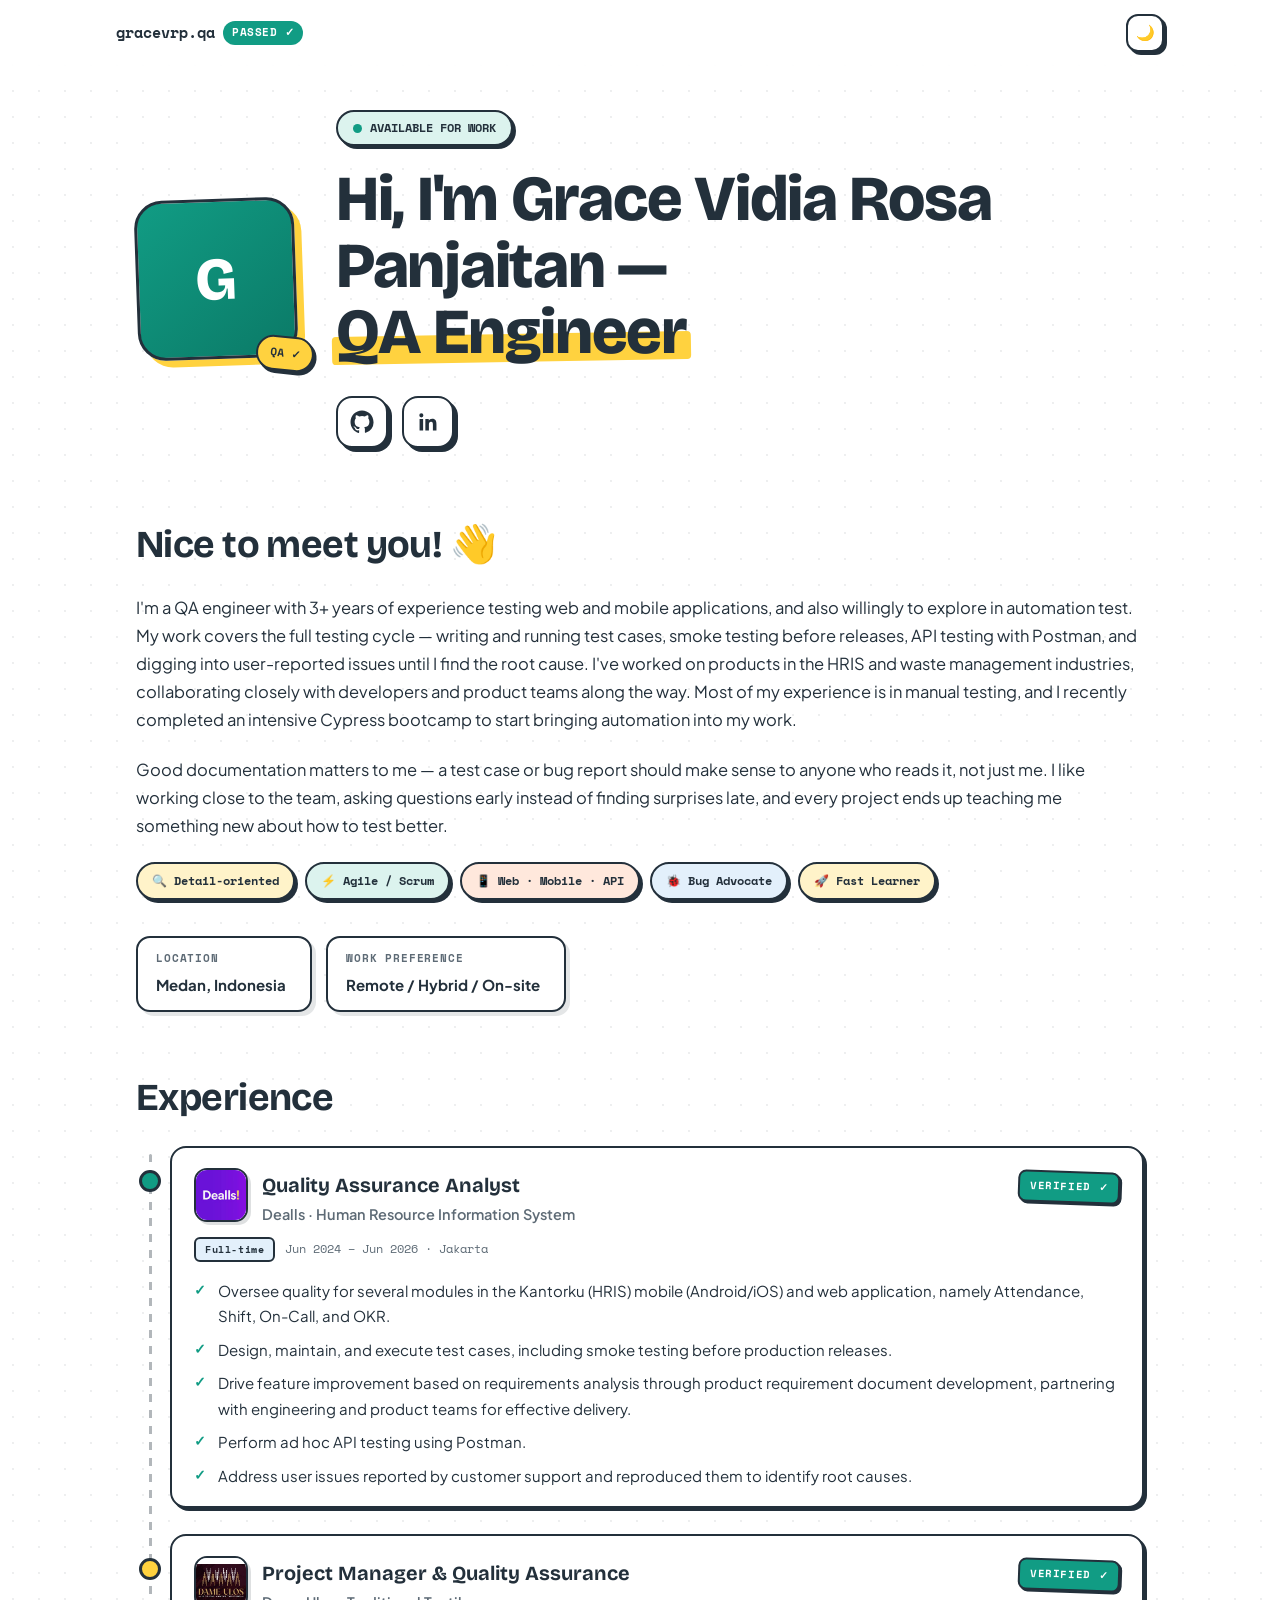
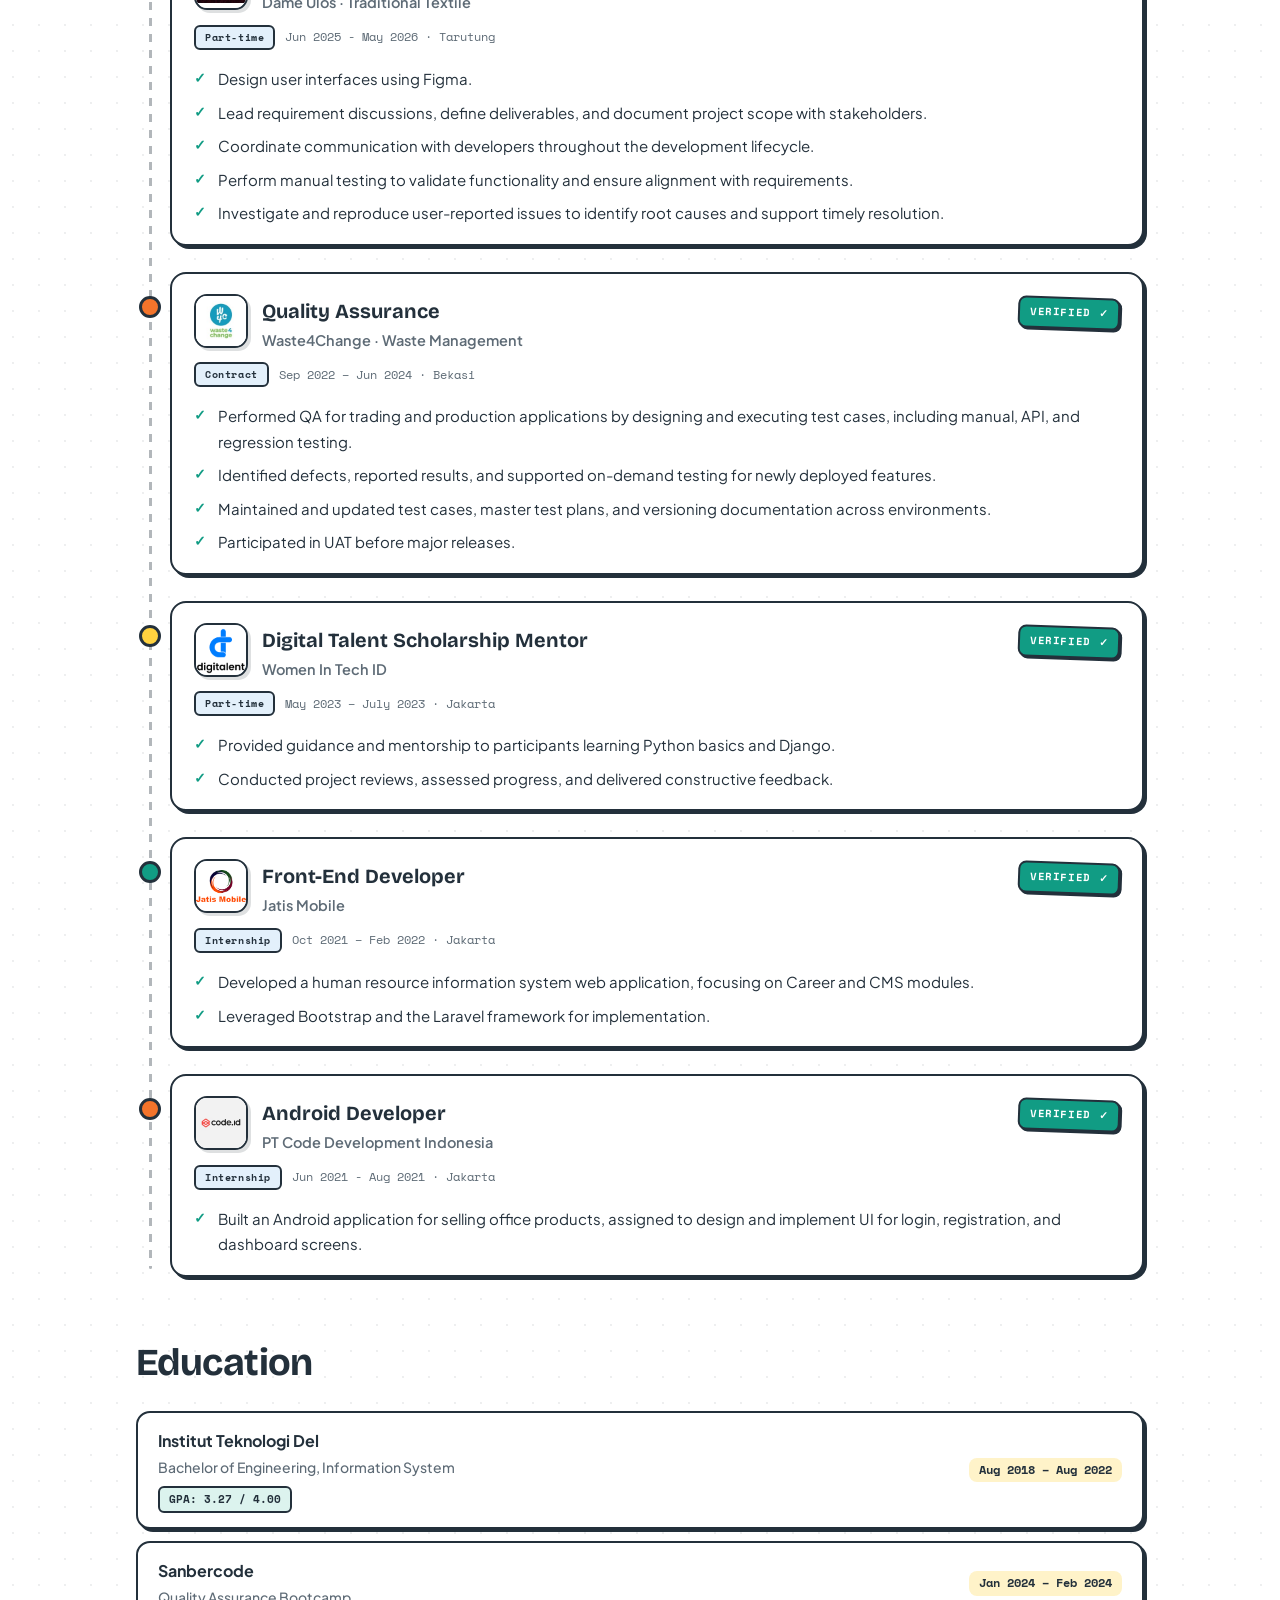
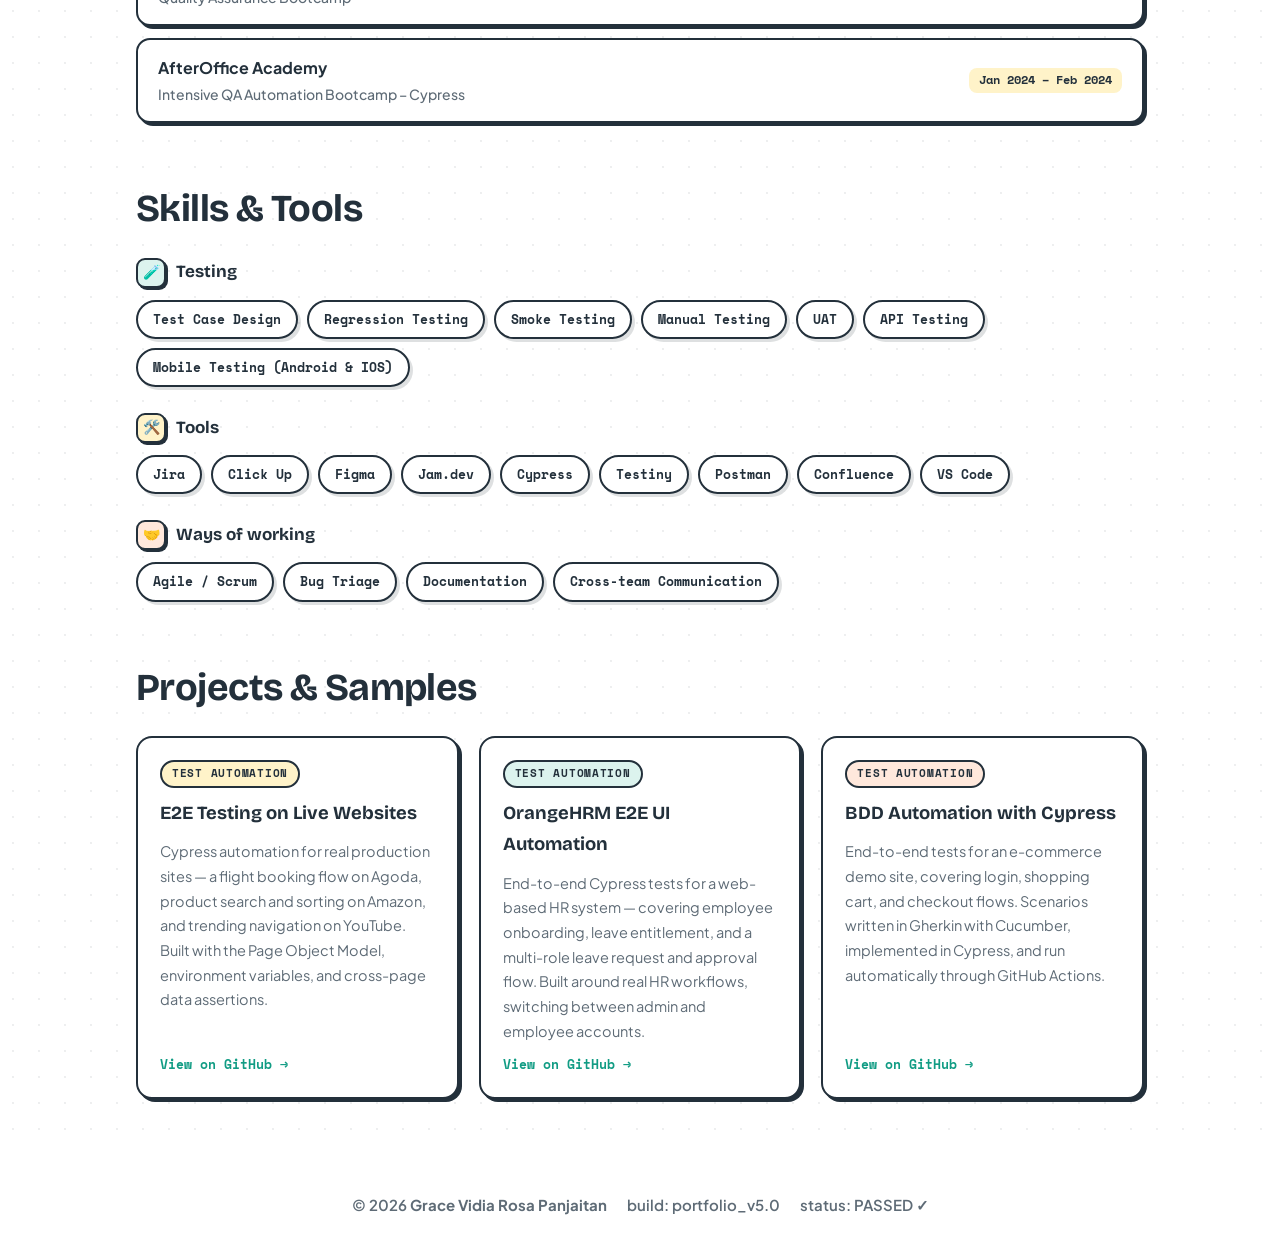
==== commit b64e17fb: "Final update" ====
--- a/index.html
+++ b/index.html
@@ -49,7 +49,7 @@
         <span class="status-pill"><span class="dot"></span>AVAILABLE FOR WORK</span>
         <h1>Hi, I'm Grace Vidia Rosa Panjaitan —<br><span class="hl">QA Engineer</span></h1>
         <div class="social-row">
-          <a class="icon-btn" href="https://github.com/gracepanjaitan" target="_blank" rel="noopener"
+          <a class="icon-btn" href="https://github.com/gracevrp?tab=repositories" target="_blank" rel="noopener"
             aria-label="GitHub">
             <svg viewBox="0 0 24 24" xmlns="http://www.w3.org/2000/svg">
               <path
@@ -415,7 +415,11 @@
       <div class="contact-row">
         <a class="btn" href="https://www.linkedin.com/in/gracevidia/" target="_blank" rel="noopener">LinkedIn</a>
       </div> -->
-      <p class="foot-note">© 2026 Grace Vidia Rosa Panjaitan · build: portfolio_v5.0 · status: PASSED ✓</p>
+      <p class="foot-note">
+        <span>© 2026 <span class="highlight">Grace Vidia Rosa Panjaitan</span></span>
+        <span>build: portfolio_v5.0</span>
+        <span>status: PASSED ✓</span>
+      </p>
     </div>
   </footer>
 
@@ -434,6 +438,8 @@
       entries.forEach(e => { if (e.isIntersecting) { e.target.classList.add('in'); io.unobserve(e.target); } });
     }, { threshold: 0.1 });
     document.querySelectorAll('.reveal').forEach(el => io.observe(el));
+
+    navigator.serviceWorker.register('/portofolio/sw.js');
   </script>
 </body>
 
--- a/styles.css
+++ b/styles.css
@@ -153,7 +153,7 @@
 
 #themeBtn:hover {
   transform: translate(1px, 1px);
-  box-shadow: 2px 2px 0 var(--ink)
+  box-shadow: 2px 2px 0 var(--ink);
 }
 
 /* ---------- hero ---------- */
@@ -530,30 +530,13 @@
   border: 2.5px solid var(--ink);
   border-radius: var(--radius);
   overflow: hidden;
-  box-shadow: 6px 6px 0 #A8E0D2;
+  box-shadow: 3px 3px 0 var(--ink);
   transition: transform .15s, box-shadow .15s;
 }
 
-.ticket:nth-child(2n) .ticket-card {
-  box-shadow: 6px 6px 0 #FFE08A
-}
-
-.ticket:nth-child(3n) .ticket-card {
-  box-shadow: 6px 6px 0 #FFC9A8
-}
-
-/* animasi timbul saat hover (warna bayangan tetap milik masing-masing kartu) */
 .ticket-card:hover {
-  transform: translate(-4px, -4px);
-  box-shadow: 10px 10px 0 #A8E0D2;
-}
-
-.ticket:nth-child(2n) .ticket-card:hover {
-  box-shadow: 10px 10px 0 #FFE08A
-}
-
-.ticket:nth-child(3n) .ticket-card:hover {
-  box-shadow: 10px 10px 0 #FFC9A8
+  transform: translate(-2px, -2px);
+  box-shadow: 5px 5px 0 var(--ink);
 }
 
 .ticket-logo {
@@ -699,13 +682,13 @@
   justify-content: space-between;
   gap: 16px;
   flex-wrap: wrap;
-  box-shadow: 4px 4px 0 rgba(35, 48, 59, .12);
+  box-shadow: 3px 3px 0 var(--ink);
   transition: transform .18s ease, box-shadow .18s ease;
 }
 
 .plain-list li:hover {
-  transform: translate(-3px, -3px);
-  box-shadow: 8px 8px 0 rgba(35, 48, 59, .18);
+  transform: translate(-2px, -2px);
+  box-shadow: 5px 5px 0 var(--ink);
 }
 
 .plain-list li:last-child {
@@ -812,7 +795,9 @@
 .skill-list li:hover {
   transform: translate(1px, 1px);
   box-shadow: 1px 1px 0 rgba(35, 48, 59, .2);
-  background: var(--sun-soft)
+  background: var(--sun);
+  color: #23303B;
+  border-color: #23303B;
 }
 
 /* projects */
@@ -830,13 +815,13 @@
   display: flex;
   flex-direction: column;
   gap: 10px;
-  box-shadow: 5px 5px 0 var(--ink);
+  box-shadow: 3px 3px 0 var(--ink);
   transition: transform .15s, box-shadow .15s;
 }
 
 .proj:hover {
   transform: translate(-2px, -2px);
-  box-shadow: 8px 8px 0 var(--ink)
+  box-shadow: 5px 5px 0 var(--ink)
 }
 
 .proj .ptype {
@@ -891,44 +876,47 @@
   margin-top: 16px;
   padding: 30px 0 22px;
   text-align: center;
-  background: var(--footer-bg);
-  color: #FFFDF6;
-  border-radius: 36px 36px 0 0;
+  background: var(--bg);
+  color: var(--ink);
+  border-radius: 0;
 }
 
 footer .eyebrow {
   background: var(--sun);
   color: #23303B;
-  box-shadow: 2.5px 2.5px 0 #000;
-  border-color: #23303B
+  box-shadow: 2.5px 2.5px 0 var(--ink);
+  border-color: var(--ink)
 }
 
 footer h2 {
-  color: #FFFDF6
+  color: var(--ink);
+  font-size: clamp(30px, 4vw, 38px);
 }
 
 footer p {
-  color: #DCEFE7;
+  color: var(--soft);
   max-width: 820px;
   margin: 0 auto 18px;
-  font-size: 15px
+  font-size: 16px;
 }
 
 footer .btn {
-  border-color: #FFFDF6;
-  color: #FFFDF6;
-  background: transparent;
-  box-shadow: 4px 4px 0 rgba(255, 253, 246, .35)
+  border-color: var(--ink);
+  color: var(--ink);
+  background: var(--card);
+  box-shadow: 4px 4px 0 var(--ink);
 }
 
 footer .btn:hover {
-  box-shadow: 2px 2px 0 rgba(255, 253, 246, .35)
+  transform: translate(2px, 2px);
+  box-shadow: 2px 2px 0 var(--ink);
+  background: var(--sun);
 }
 
 footer .btn-sun {
   background: var(--sun);
   color: #23303B;
-  border-color: var(--sun)
+  border-color: var(--ink)
 }
 
 .contact-row {
@@ -940,9 +928,32 @@
 
 .foot-note {
   margin-top: 20px;
-  font-family: 'Space Mono', monospace;
-  font-size: 11px;
-  color: #BFE0D4
+  font-family: 'Plus Jakarta Sans', sans-serif;
+  font-size: 15px;
+  font-weight: 600;
+  color: var(--soft);
+  display: flex;
+  align-items: center;
+  justify-content: center;
+  gap: 20px;
+  flex-wrap: wrap;
+}
+
+.foot-note .highlight {
+  font-weight: 700;
+}
+
+.foot-note .highlight-sun {
+  background: var(--sun);
+  color: var(--ink);
+  font-weight: 700;
+  padding: 2px 8px;
+  border-radius: 6px;
+}
+
+.foot-note .sep {
+  color: var(--soft);
+  opacity: .5;
 }
 
 @media (max-width:640px) {
@@ -959,6 +970,10 @@
     gap: 18px;
     justify-items: center;
     text-align: center
+  }
+
+  .social-row {
+    justify-content: center;
   }
 
   .avatar-wrap {
@@ -1108,31 +1123,32 @@
 [data-theme="dark"] .ticket-card,
 [data-theme="dark"] .ticket:nth-child(2n) .ticket-card,
 [data-theme="dark"] .ticket:nth-child(3n) .ticket-card {
-  box-shadow: 6px 6px 0 rgba(0, 0, 0, .35)
+  box-shadow: 3px 3px 0 rgba(0, 0, 0, .35)
 }
 
 [data-theme="dark"] .proj {
-  box-shadow: 5px 5px 0 rgba(0, 0, 0, .35)
+  box-shadow: 3px 3px 0 rgba(0, 0, 0, .35)
 }
 
 [data-theme="dark"] .proj:hover {
-  box-shadow: 8px 8px 0 rgba(0, 0, 0, .5)
+  box-shadow: 5px 5px 0 rgba(0, 0, 0, .5)
 }
 
 [data-theme="dark"] .ticket-card:hover,
 [data-theme="dark"] .ticket:nth-child(2n) .ticket-card:hover,
 [data-theme="dark"] .ticket:nth-child(3n) .ticket-card:hover {
-  box-shadow: 10px 10px 0 rgba(0, 0, 0, .5)
+  box-shadow: 5px 5px 0 rgba(0, 0, 0, .5);
 }
 
 [data-theme="dark"] .plain-list li:hover {
-  box-shadow: 8px 8px 0 rgba(0, 0, 0, .5)
+  box-shadow: 5px 5px 0 rgba(0, 0, 0, .5);
 }
 
 [data-theme="dark"] .info-card,
 [data-theme="dark"] .plain-list li {
-  box-shadow: 4px 4px 0 rgba(0, 0, 0, .3)
-}
+  box-shadow: 3px 3px 0 rgba(0, 0, 0, .3)
+}
+
 /* tombol ikon sosial (pengganti Get in touch) */
 .social-row {
   display: flex;
@@ -1170,3 +1186,5 @@
   transform: translate(4px, 4px);
   box-shadow: 0 0 0 var(--ink);
 }
+
+/* chip tanggal & label project lebih cerah di dark mode */
